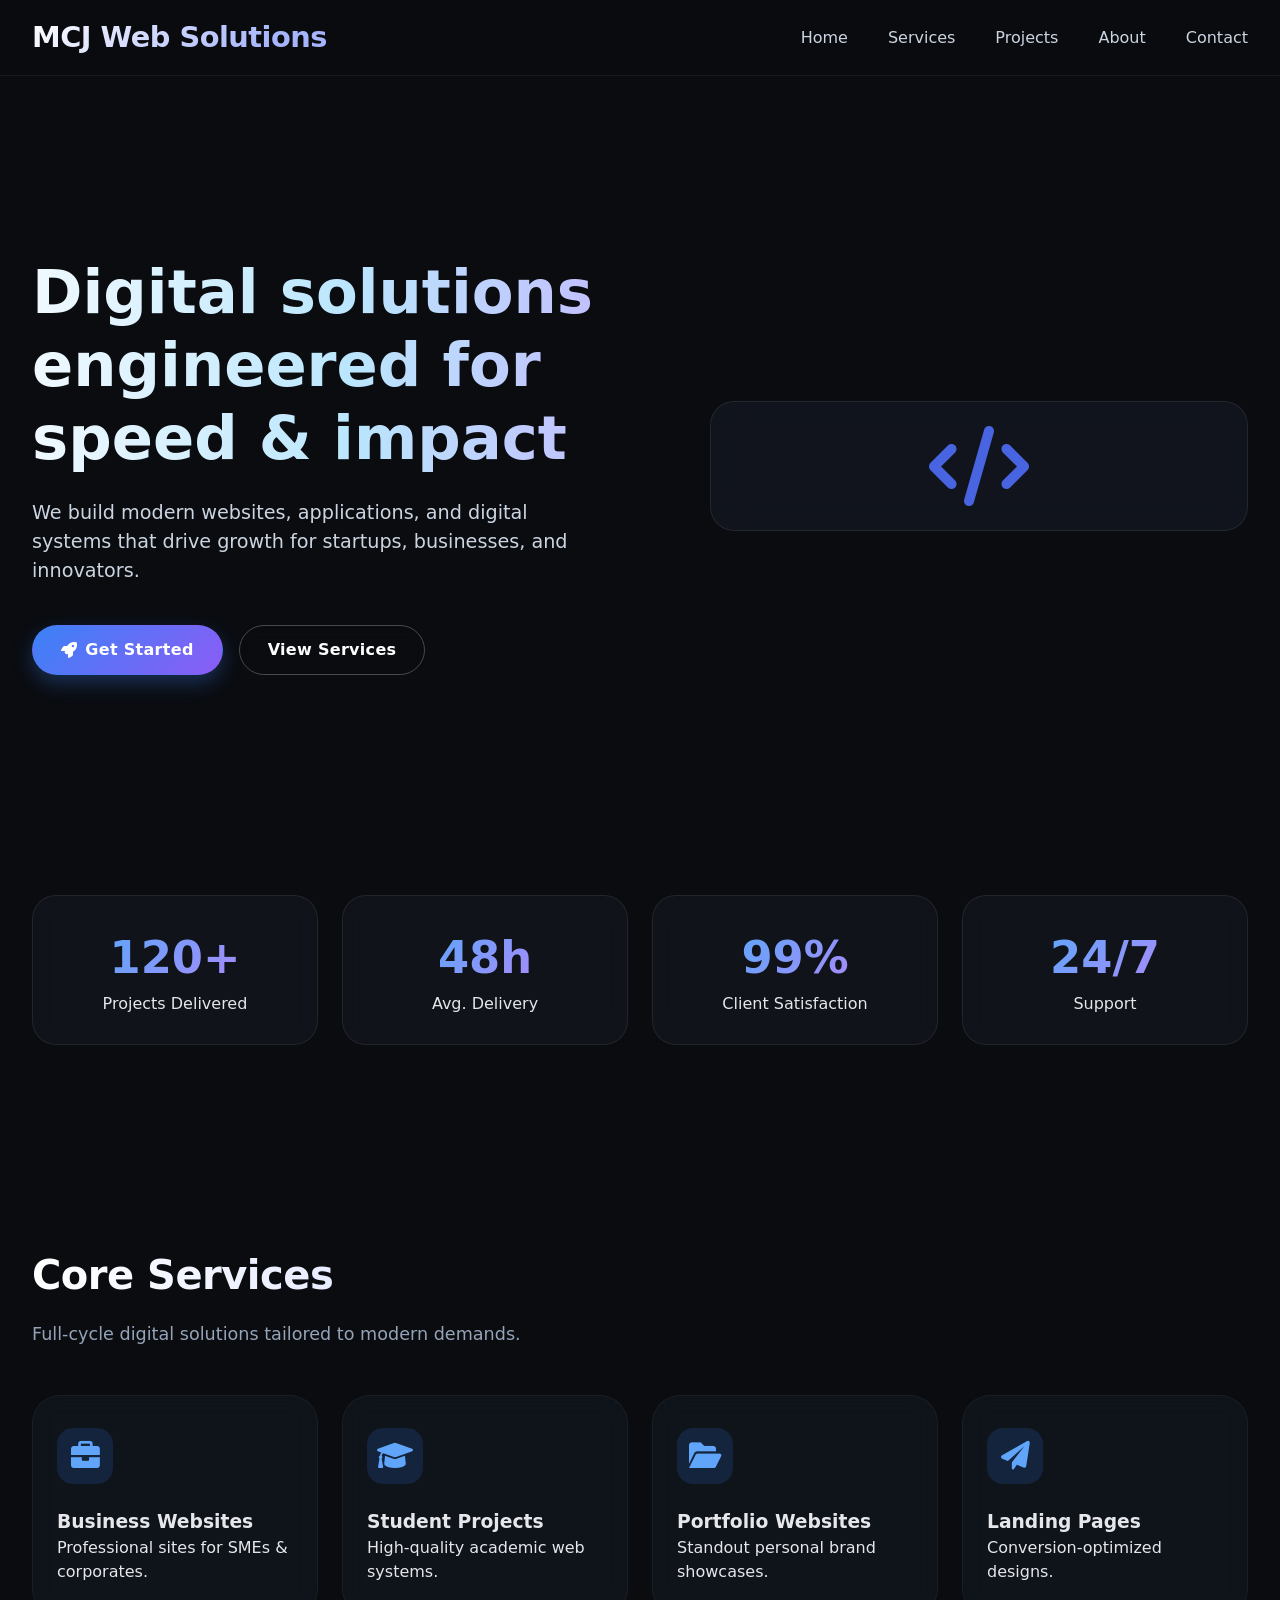
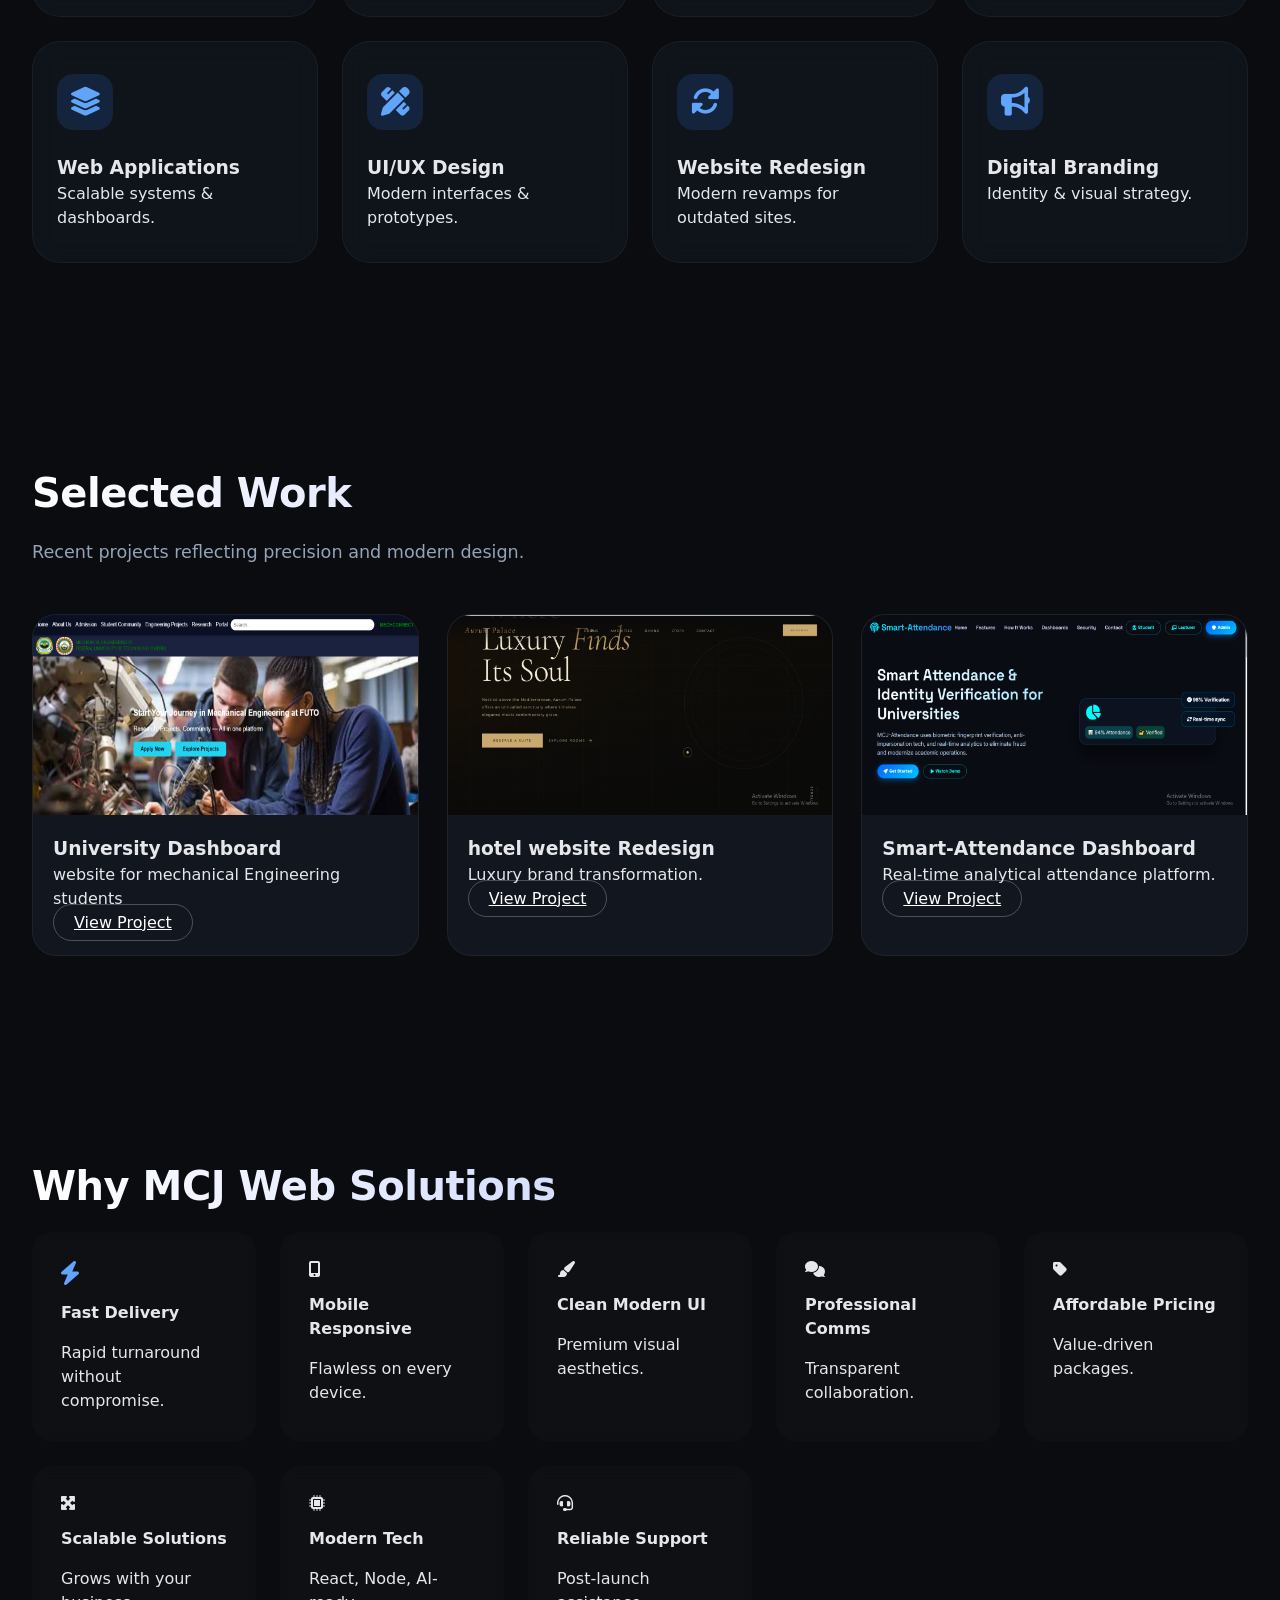
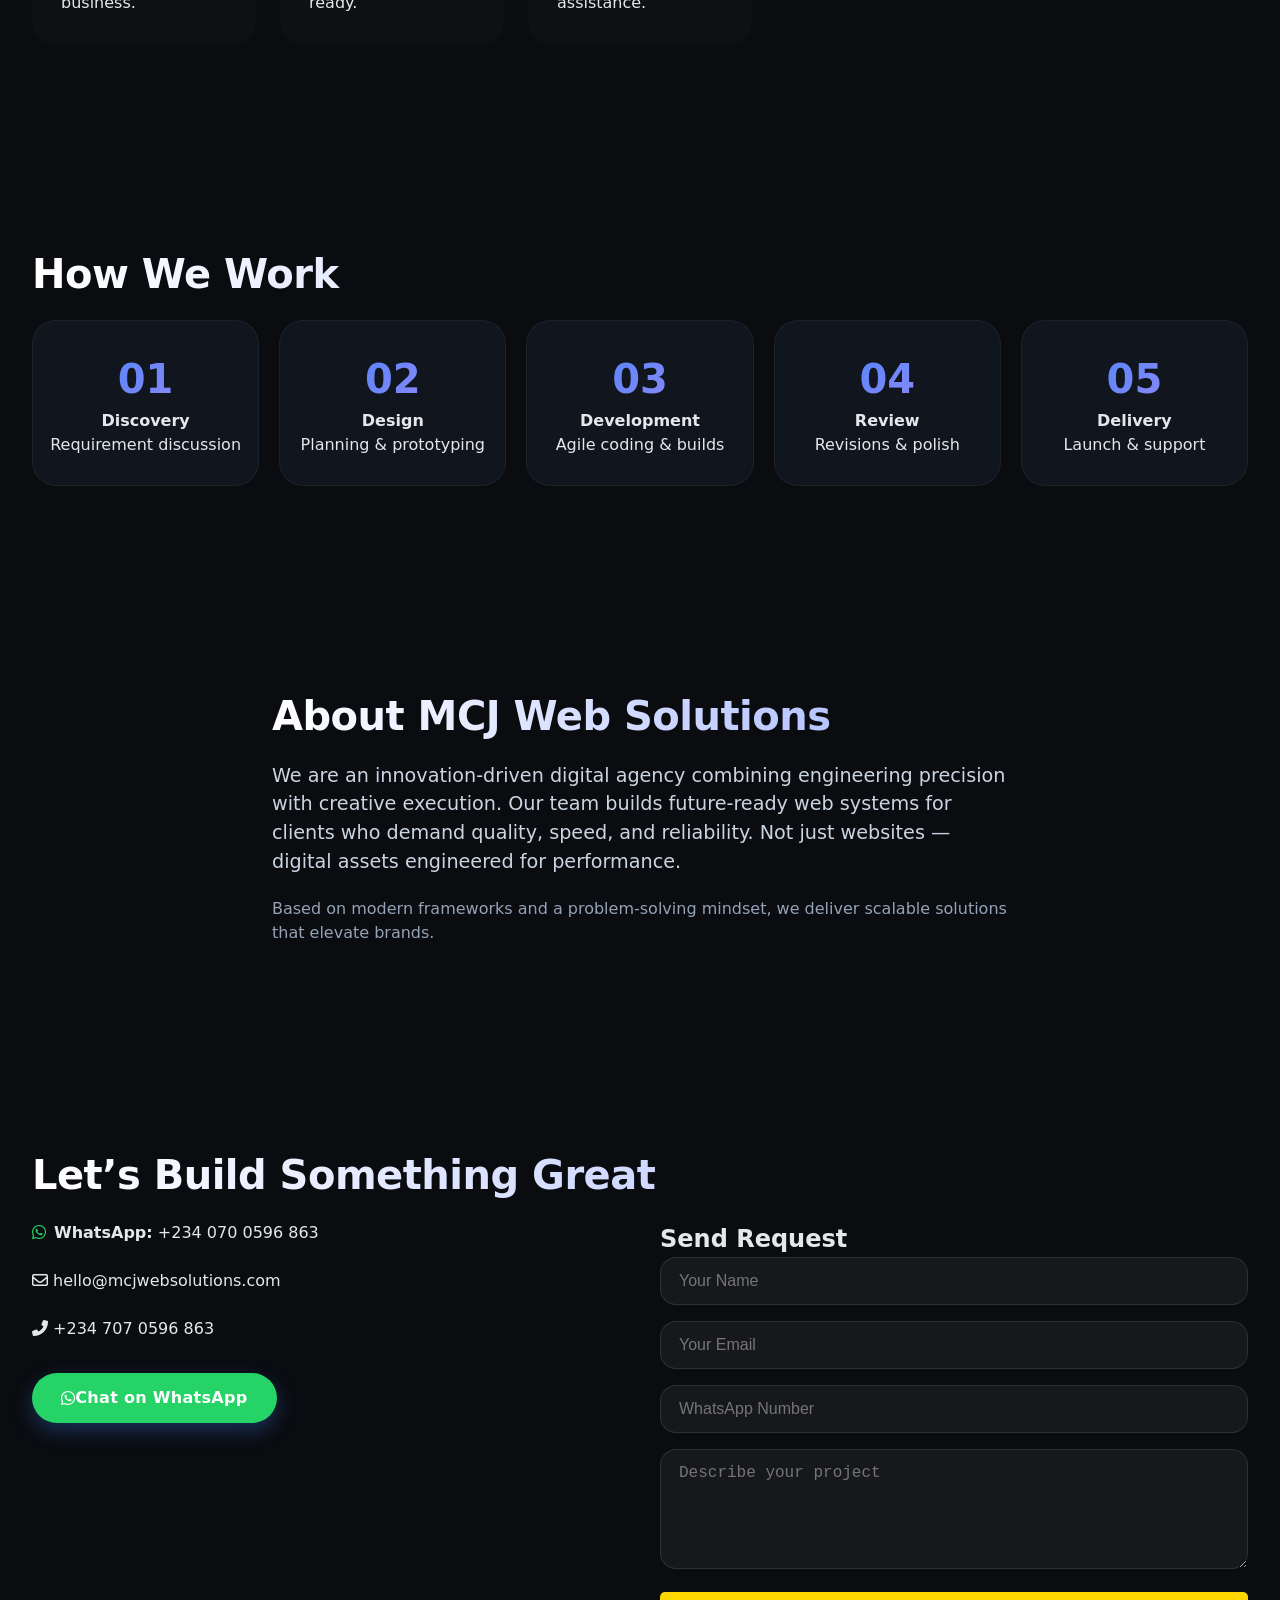
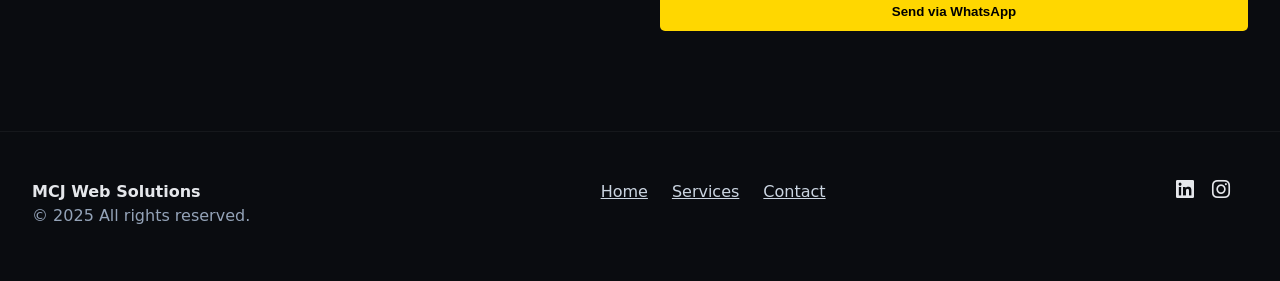
==== index.html @ 5d4b6d31 "Initial commit" ====
<!DOCTYPE html>
<html lang="en">
<head>
  <meta charset="UTF-8">
  <meta name="viewport" content="width=device-width, initial-scale=1.0, viewport-fit=cover">
  <title>MCJ Web Solutions | Premium Digital Agency</title>
  <!-- Font Awesome 6 for modern icons -->
  <link rel="stylesheet" href="https://cdnjs.cloudflare.com/ajax/libs/font-awesome/6.0.0-beta3/css/all.min.css">
  <link rel="stylesheet" href="style.css">
 
 
</head>
<body>
  <nav class="navbar">
    <div class="nav-container">
      <div class="logo">MCJ Web Solutions</div>
      <div class="nav-links" id="navLinks">
        <a href="#home">Home</a>
        <a href="#services">Services</a>
        <a href="#projects">Projects</a>
        <a href="#about">About</a>
        <a href="#contact">Contact</a>
      </div>
      <button class="mobile-menu-btn" id="mobileMenuBtn"><i class="fas fa-bars"></i></button>
    </div>
  </nav>

  <main>
    <!-- Hero Section -->
    <section id="home">
      <div class="container hero">
        <div class="hero-content">
          <h1>Digital solutions engineered for speed & impact</h1>
          <p>We build modern websites, applications, and digital systems that drive growth for startups, businesses, and innovators.</p>
          <div class="hero-buttons">
            <a href="#contact" class="btn btn-primary"><i class="fas fa-rocket" style="margin-right: 8px;"></i>Get Started</a>
            <a href="#services" class="btn btn-outline">View Services</a>
          </div>
        </div>
        <div class="hero-visual glass-card">
          <i class="fas fa-code" style="font-size: 5rem; color: #4f6ef6; opacity: 0.9;"></i>
        </div>
      </div>
    </section>

    <!-- Trust & Credibility -->
    <section>
      <div class="container">
        <div class="stats-grid">
          <div class="stat-card"><span class="stat-number">120+</span><p>Projects Delivered</p></div>
          <div class="stat-card"><span class="stat-number">48h</span><p>Avg. Delivery</p></div>
          <div class="stat-card"><span class="stat-number">99%</span><p>Client Satisfaction</p></div>
          <div class="stat-card"><span class="stat-number">24/7</span><p>Support</p></div>
        </div>
      </div>
    </section>

    <!-- Services -->
    <section id="services">
      <div class="container">
        <h2 class="section-title">Core Services</h2>
        <p class="section-subtitle">Full-cycle digital solutions tailored to modern demands.</p>
        <div class="services-grid">
          <div class="service-card"><div class="icon-circle"><i class="fas fa-briefcase"></i></div><h3>Business Websites</h3><p>Professional sites for SMEs & corporates.</p></div>
          <div class="service-card"><div class="icon-circle"><i class="fas fa-graduation-cap"></i></div><h3>Student Projects</h3><p>High-quality academic web systems.</p></div>
          <div class="service-card"><div class="icon-circle"><i class="fas fa-folder-open"></i></div><h3>Portfolio Websites</h3><p>Standout personal brand showcases.</p></div>
          <div class="service-card"><div class="icon-circle"><i class="fas fa-paper-plane"></i></div><h3>Landing Pages</h3><p>Conversion-optimized designs.</p></div>
          <div class="service-card"><div class="icon-circle"><i class="fas fa-layer-group"></i></div><h3>Web Applications</h3><p>Scalable systems & dashboards.</p></div>
          <div class="service-card"><div class="icon-circle"><i class="fas fa-pencil-ruler"></i></div><h3>UI/UX Design</h3><p>Modern interfaces & prototypes.</p></div>
          <div class="service-card"><div class="icon-circle"><i class="fas fa-sync-alt"></i></div><h3>Website Redesign</h3><p>Modern revamps for outdated sites.</p></div>
          <div class="service-card"><div class="icon-circle"><i class="fas fa-bullhorn"></i></div><h3>Digital Branding</h3><p>Identity & visual strategy.</p></div>
        </div>
      </div>
    </section>

    <!-- Featured Projects -->
    <section id="projects">
      <div class="container">
        <h2 class="section-title">Selected Work</h2>
        <p class="section-subtitle">Recent projects reflecting precision and modern design.</p>
        <div class="projects-grid">
          
          <div class="project-card"><div><img class="project-img" src="images/mech-department.png"></div><div style="padding:20px"><h3>University Dashboard</h3><p>website for mechanical Engineering students</p><a href="https://morkahchiemerie-create.github.io/Mcj-first-website-/dashboard.html" class="btn-outline" style="padding:8px 20px; border-radius:20px;">View Project</a></div></div>

          <div class="project-card"><div><img class="project-img" src="images/Hotel.png"></div><div style="padding:20px"><h3>hotel website Redesign</h3><p>Luxury brand transformation.</p><a href="#" class="btn-outline" style="padding:8px 20px; border-radius:20px;">View Project</a></div></div>

          <div class="project-card"><div><img class="project-img" src="images/smart-attendance.png"></div><div style="padding:20px"><h3>Smart-Attendance Dashboard</h3><p>Real-time analytical attendance platform.</p><a href="#" class="btn-outline" style="padding:8px 20px; border-radius:20px;">View Project</a></div></div>
        </div>
      </div>
    </section>

    <!-- Why Choose Us -->
    <section>
      <div class="container">
        <h2 class="section-title">Why MCJ Web Solutions</h2>
        <div class="why-grid">
          <div class="why-item"><i class="fas fa-bolt" style="color:#60a5fa; font-size:1.5rem;"></i><strong>Fast Delivery</strong><span>Rapid turnaround without compromise.</span></div>
          <div class="why-item"><i class="fas fa-mobile-alt"></i><strong>Mobile Responsive</strong><span>Flawless on every device.</span></div>
          <div class="why-item"><i class="fas fa-paint-brush"></i><strong>Clean Modern UI</strong><span>Premium visual aesthetics.</span></div>
          <div class="why-item"><i class="fas fa-comments"></i><strong>Professional Comms</strong><span>Transparent collaboration.</span></div>
          <div class="why-item"><i class="fas fa-tag"></i><strong>Affordable Pricing</strong><span>Value-driven packages.</span></div>
          <div class="why-item"><i class="fas fa-expand-arrows-alt"></i><strong>Scalable Solutions</strong><span>Grows with your business.</span></div>
          <div class="why-item"><i class="fas fa-microchip"></i><strong>Modern Tech</strong><span>React, Node, AI-ready.</span></div>
          <div class="why-item"><i class="fas fa-headset"></i><strong>Reliable Support</strong><span>Post-launch assistance.</span></div>
        </div>
      </div>
    </section>

    <!-- Work Process -->
    <section>
      <div class="container">
        <h2 class="section-title">How We Work</h2>
        <div class="timeline">
          <div class="step"><div class="step-number">01</div><h4>Discovery</h4><p>Requirement discussion</p></div>
          <div class="step"><div class="step-number">02</div><h4>Design</h4><p>Planning & prototyping</p></div>
          <div class="step"><div class="step-number">03</div><h4>Development</h4><p>Agile coding & builds</p></div>
          <div class="step"><div class="step-number">04</div><h4>Review</h4><p>Revisions & polish</p></div>
          <div class="step"><div class="step-number">05</div><h4>Delivery</h4><p>Launch & support</p></div>
        </div>
      </div>
    </section>

    <!-- About -->
    <section id="about">
      <div class="container" style="max-width: 800px;">
        <h2 class="section-title">About MCJ Web Solutions</h2>
        <p style="font-size: 1.2rem; color: #cbd5e1; margin-bottom: 20px;">We are an innovation-driven digital agency combining engineering precision with creative execution. Our team builds future-ready web systems for clients who demand quality, speed, and reliability. Not just websites — digital assets engineered for performance.</p>
        <p style="color: #94a3b8;">Based on modern frameworks and a problem-solving mindset, we deliver scalable solutions that elevate brands.</p>
      </div>
    </section>

    <!-- Contact -->
    <section id="contact">
      <div class="container">
        <h2 class="section-title">Let’s Build Something Great</h2>
        <div class="contact-grid">
          <div class="contact-info">
            <p style="margin-bottom:24px;"><i class="fab fa-whatsapp" style="color:#25D366; margin-right:8px;"></i><strong>WhatsApp:</strong> +234 070 0596 863</p>
            <p style="margin-bottom:24px;"><i class="far fa-envelope"></i> hello@mcjwebsolutions.com</p>
            <p><i class="fas fa-phone-alt"></i> +234 707 0596 863</p>
            <div style="margin-top:32px;">
              <a href="#" class="btn btn-primary" style="background:#25D366;"><i class="fab fa-whatsapp"></i> Chat on WhatsApp</a>
            </div>
          </div>



</head>

<body>

<form id="contactForm" class="contact-form">

    <h2>Send Request</h2>

    <input type="text" id="name" placeholder="Your Name"required>
    <input type="email" id="email" placeholder="Your Email"required>
    <input type="text" id="phone" placeholder="WhatsApp Number"required>
    <textarea id="project" placeholder="Describe your project"rows="5" required></textarea>

    <button type="submit">
        Send via WhatsApp
    </button>

</form>

<script>

</script>

</body>
</html>

        </div>
      </div>
    </section>
  </main>

<footer>
    <div class="container" style="display: flex; justify-content: space-between; flex-wrap: wrap; gap: 24px;">
      <div><strong>MCJ Web Solutions</strong><p style="color:#94a3b8;">© 2025 All rights reserved.</p></div>
      <div style="display:flex; gap: 24px;">
        <a href="#" style="color:#cbd5e1;">Home</a>
        <a href="#" style="color:#cbd5e1;">Services</a>
        <a href="#" style="color:#cbd5e1;">Contact</a>
      </div>
      <div style="display:flex; gap: 18px; font-size:1.3rem;">
        <i class="fab fa-linkedin"></i>
        <i class="fab fa-instagram"></i>
        <i class="fab fa-x-twitter"></i>
      </div>
    </div>
  </footer>

  
  <script src="script.js"></script>
</body>
</html>
---- style.css ----
* {
  margin: 0;
  padding: 0;
  box-sizing: border-box;
}

:root {
  --primary: #3b82f6;
  --primary-soft: #60a5fa;
  --accent: #8b5cf6;
  --dark-bg: #0a0c10;
  --card-bg: rgba(18, 22, 28, 0.8);
  --glass-border: rgba(255, 255, 255, 0.08);
  --text-primary: #f1f5f9;
  --text-secondary: #94a3b8;
  --shadow-color: 0 8px 32px rgba(0, 0, 0, 0.4);
  --transition: all 0.25s ease;
}

html {
  scroll-behavior: smooth;
}

body {
  background-color: #0a0c10;
  font-family: 'Inter', system-ui, -apple-system, 'Segoe UI', Roboto, sans-serif;
  color: #e5e7eb;
  line-height: 1.5;
  -webkit-font-smoothing: antialiased;
  overflow-x: hidden;
}

.container {
  max-width: 1280px;
  margin: 0 auto;
  padding: 0 32px;
}

/* modern glassmorphism & gradient elements */

/* sticky navigation */
.navbar {
  position: sticky;
  top: 0;
  z-index: 50;
  background: rgba(10, 12, 16, 0.8);
  backdrop-filter: blur(20px);
  -webkit-backdrop-filter: blur(20px);
  border-bottom: 1px solid rgba(255, 255, 255, 0.05);
  padding: 16px 0;
  transition: var(--transition);
}

.nav-container {
  display: flex;
  align-items: center;
  justify-content: space-between;
  max-width: 1280px;
  margin: 0 auto;
  padding: 0 32px;
}

.logo {
  font-size: 1.8rem;
  font-weight: 700;
  letter-spacing: -0.5px;
  background: linear-gradient(135deg, #ffffff 0%, #a5b4fc 80%);
  -webkit-background-clip: text;
  -webkit-text-fill-color: transparent;
  background-clip: text;
  color: #ffffff;
}

.nav-links {
  display: flex;
  gap: 2.5rem;
  align-items: center;
}

.nav-links a {
  text-decoration: none;
  color: #cbd5e1;
  font-weight: 500;
  font-size: 1rem;
  transition: color 0.2s ease;
  position: relative;
}

.nav-links a:hover {
  color: white;
}

.nav-links a::after {
  content: '';
  position: absolute;
  bottom: -6px;
  left: 0;
  width: 0%;
  height: 2px;
  background: var(--primary);
  transition: width 0.25s ease;
}

.nav-links a:hover::after {
  width: 100%;
}

.mobile-menu-btn {
  display: none;
  background: transparent;
  border: none;
  color: white;
  font-size: 1.8rem;
  cursor: pointer;
}

/* buttons */
.btn {
  display: inline-flex;
  align-items: center;
  justify-content: center;
  padding: 12px 28px;
  border-radius: 40px;
  font-weight: 600;
  text-decoration: none;
  transition: var(--transition);
  letter-spacing: 0.3px;
  border: 1px solid transparent;
  cursor: pointer;
}

.btn-primary {
  background: linear-gradient(135deg, #3b82f6, #8b5cf6);
  color: white;
  box-shadow: 0 8px 20px rgba(59, 130, 246, 0.3);
}

.btn-primary:hover {
  transform: translateY(-2px);
  box-shadow: 0 12px 28px rgba(139, 92, 246, 0.5);
}

.btn-outline {
  border: 1px solid rgba(255, 255, 255, 0.25);
  color: white;
  background: transparent;
  backdrop-filter: blur(8px);
  -webkit-backdrop-filter: blur(8px);
}

.btn-outline:hover {
  background: rgba(255, 255, 255, 0.08);
  border-color: rgba(255, 255, 255, 0.5);
}

/* section spacing */
section {
  padding: 100px 0;
  position: relative;
}

.section-title {
  font-size: 2.5rem;
  font-weight: 700;
  margin-bottom: 16px;
  letter-spacing: -0.5px;
  background: linear-gradient(to right, #ffffff, #a0b3ff);
  -webkit-background-clip: text;
  -webkit-text-fill-color: transparent;
  background-clip: text;
  color: #ffffff;
}

.section-subtitle {
  color: #94a3b8;
  font-size: 1.1rem;
  max-width: 600px;
  margin-bottom: 48px;
}

/* hero */
.hero {
  display: flex;
  align-items: center;
  justify-content: space-between;
  flex-wrap: wrap;
  gap: 40px;
  padding-top: 80px;
}

.hero-content {
  flex: 1 1 500px;
}

.hero-content h1 {
  font-size: 3.8rem;
  font-weight: 800;
  line-height: 1.2;
  margin-bottom: 24px;
  background: linear-gradient(to right, #f0f9ff, #bae6fd, #c4b5fd);
  -webkit-background-clip: text;
  -webkit-text-fill-color: transparent;
  background-clip: text;
  color: #ffffff;
}

.hero-content p {
  font-size: 1.2rem;
  color: #cbd5e1;
  margin-bottom: 40px;
  max-width: 550px;
}

.hero-buttons {
  display: flex;
  gap: 16px;
  flex-wrap: wrap;
}

.hero-visual {
  flex: 1 1 400px;
  background: rgba(255, 255, 255, 0.02);
  border-radius: 32px;
  padding: 40px;
  backdrop-filter: blur(10px);
  -webkit-backdrop-filter: blur(10px);
  border: 1px solid rgba(255, 255, 255, 0.05);
  display: flex;
  align-items: center;
  justify-content: center;
}

.glass-card {
  background: rgba(20, 25, 35, 0.7);
  backdrop-filter: blur(16px);
  -webkit-backdrop-filter: blur(16px);
  border: 1px solid rgba(255, 255, 255, 0.08);
  border-radius: 24px;
  padding: 24px;
}

/* stats grid */
.stats-grid {
  display: grid;
  grid-template-columns: repeat(auto-fit, minmax(200px, 1fr));
  gap: 24px;
  margin-top: 20px;
}

.stat-card {
  background: var(--card-bg);
  backdrop-filter: blur(12px);
  -webkit-backdrop-filter: blur(12px);
  border: 1px solid var(--glass-border);
  border-radius: 24px;
  padding: 28px 20px;
  text-align: center;
  transition: transform 0.2s;
}

.stat-card:hover {
  transform: translateY(-5px);
}

.stat-number {
  font-size: 2.8rem;
  font-weight: 700;
  background: linear-gradient(135deg, #60a5fa, #a78bfa);
  -webkit-background-clip: text;
  -webkit-text-fill-color: transparent;
  background-clip: text;
  color: #ffffff;
}

/* services cards */
.services-grid {
  display: grid;
  grid-template-columns: repeat(auto-fit, minmax(240px, 1fr));
  gap: 24px;
}

.service-card {
  background: rgba(18, 24, 32, 0.7);
  backdrop-filter: blur(12px);
  -webkit-backdrop-filter: blur(12px);
  border: 1px solid rgba(255, 255, 255, 0.05);
  border-radius: 28px;
  padding: 32px 24px;
  transition: all 0.3s ease;
}

.service-card:hover {
  background: rgba(30, 40, 55, 0.8);
  border-color: rgba(255, 255, 255, 0.15);
  transform: translateY(-6px);
  box-shadow: 0 20px 35px -10px rgba(0, 0, 0, 0.6);
}

.icon-circle {
  width: 56px;
  height: 56px;
  background: rgba(59, 130, 246, 0.15);
  border-radius: 16px;
  display: flex;
  align-items: center;
  justify-content: center;
  font-size: 1.8rem;
  color: #60a5fa;
  margin-bottom: 24px;
}

/* project cards */
.projects-grid {
  display: grid;
  grid-template-columns: repeat(auto-fit, minmax(300px, 1fr));
  gap: 28px;
}

.project-card {
  background: rgba(20, 26, 36, 0.8);
  border-radius: 24px;
  overflow: hidden;
  border: 1px solid rgba(255, 255, 255, 0.05);
  transition: var(--transition);
}

.project-card:hover {
  transform: scale(1.02);
  border-color: rgba(255, 255, 255, 0.2);
}

.project-img {
  height: 200px;
  width: 100%;
  background: linear-gradient(135deg, #1e293b, #0f172a);
  display: flex;
  align-items: center;
  justify-content: center;
  font-size: 2rem;
  color: #94a3b8;
}

/* why choose us */
.why-grid {
  display: grid;
  grid-template-columns: repeat(auto-fit, minmax(220px, 1fr));
  gap: 24px;
}

.why-item {
  background: rgba(255, 255, 255, 0.02);
  border-radius: 20px;
  padding: 28px;
  backdrop-filter: blur(8px);
  -webkit-backdrop-filter: blur(8px);
  display: flex;
  flex-direction: column;
  gap: 16px;
  border: 1px solid transparent;
  transition: 0.2s;
}

.why-item:hover {
  border-color: rgba(255, 255, 255, 0.2);
}

/* work process */
.timeline {
  display: flex;
  flex-wrap: wrap;
  justify-content: space-between;
  position: relative;
  gap: 20px;
}

.step {
  flex: 1 1 160px;
  text-align: center;
  background: rgba(20, 28, 38, 0.7);
  backdrop-filter: blur(8px);
  -webkit-backdrop-filter: blur(8px);
  border-radius: 24px;
  padding: 28px 16px;
  border: 1px solid rgba(255, 255, 255, 0.05);
}

.step-number {
  font-size: 2.5rem;
  font-weight: 800;
  background: linear-gradient(135deg, #3b82f6, #a78bfa);
  -webkit-background-clip: text;
  -webkit-text-fill-color: transparent;
  background-clip: text;
  color: #ffffff;
}

/* contact form */
.contact-grid {
  display: grid;
  grid-template-columns: 1fr 1fr;
  gap: 40px;
}

.contact-form input,
.contact-form textarea {
  width: 100%;
  padding: 14px 18px;
  margin-bottom: 16px;
  background: rgba(255, 255, 255, 0.05);
  border: 1px solid rgba(255, 255, 255, 0.1);
  border-radius: 16px;
  color: white;
  font-size: 1rem;
  outline: none;
}

.contact-form button {
  width: 100%;
  padding: 12px;
  border: none;
  background: gold;
  cursor: pointer;
  font-weight: bold;
  border-radius: 5px;
}

footer {
  border-top: 1px solid rgba(255, 255, 255, 0.05);
  padding: 48px 0;
}

@media (max-width: 768px) {
  .nav-links {
    display: none;
    position: absolute;
    top: 70px;
    left: 0;
    width: 100%;
    background: rgba(10, 12, 16, 0.96);
    flex-direction: column;
    padding: 32px;
    gap: 24px;
    backdrop-filter: blur(20px);
    -webkit-backdrop-filter: blur(20px);
  }

  .nav-links.active {
    display: flex;
  }

  .mobile-menu-btn {
    display: block;
  }

  .hero-content h1 {
    font-size: 2.8rem;
  }

  .contact-grid {
    grid-template-columns: 1fr;
  }

  .container,
  .nav-container {
    padding: 0 20px;
  }
}
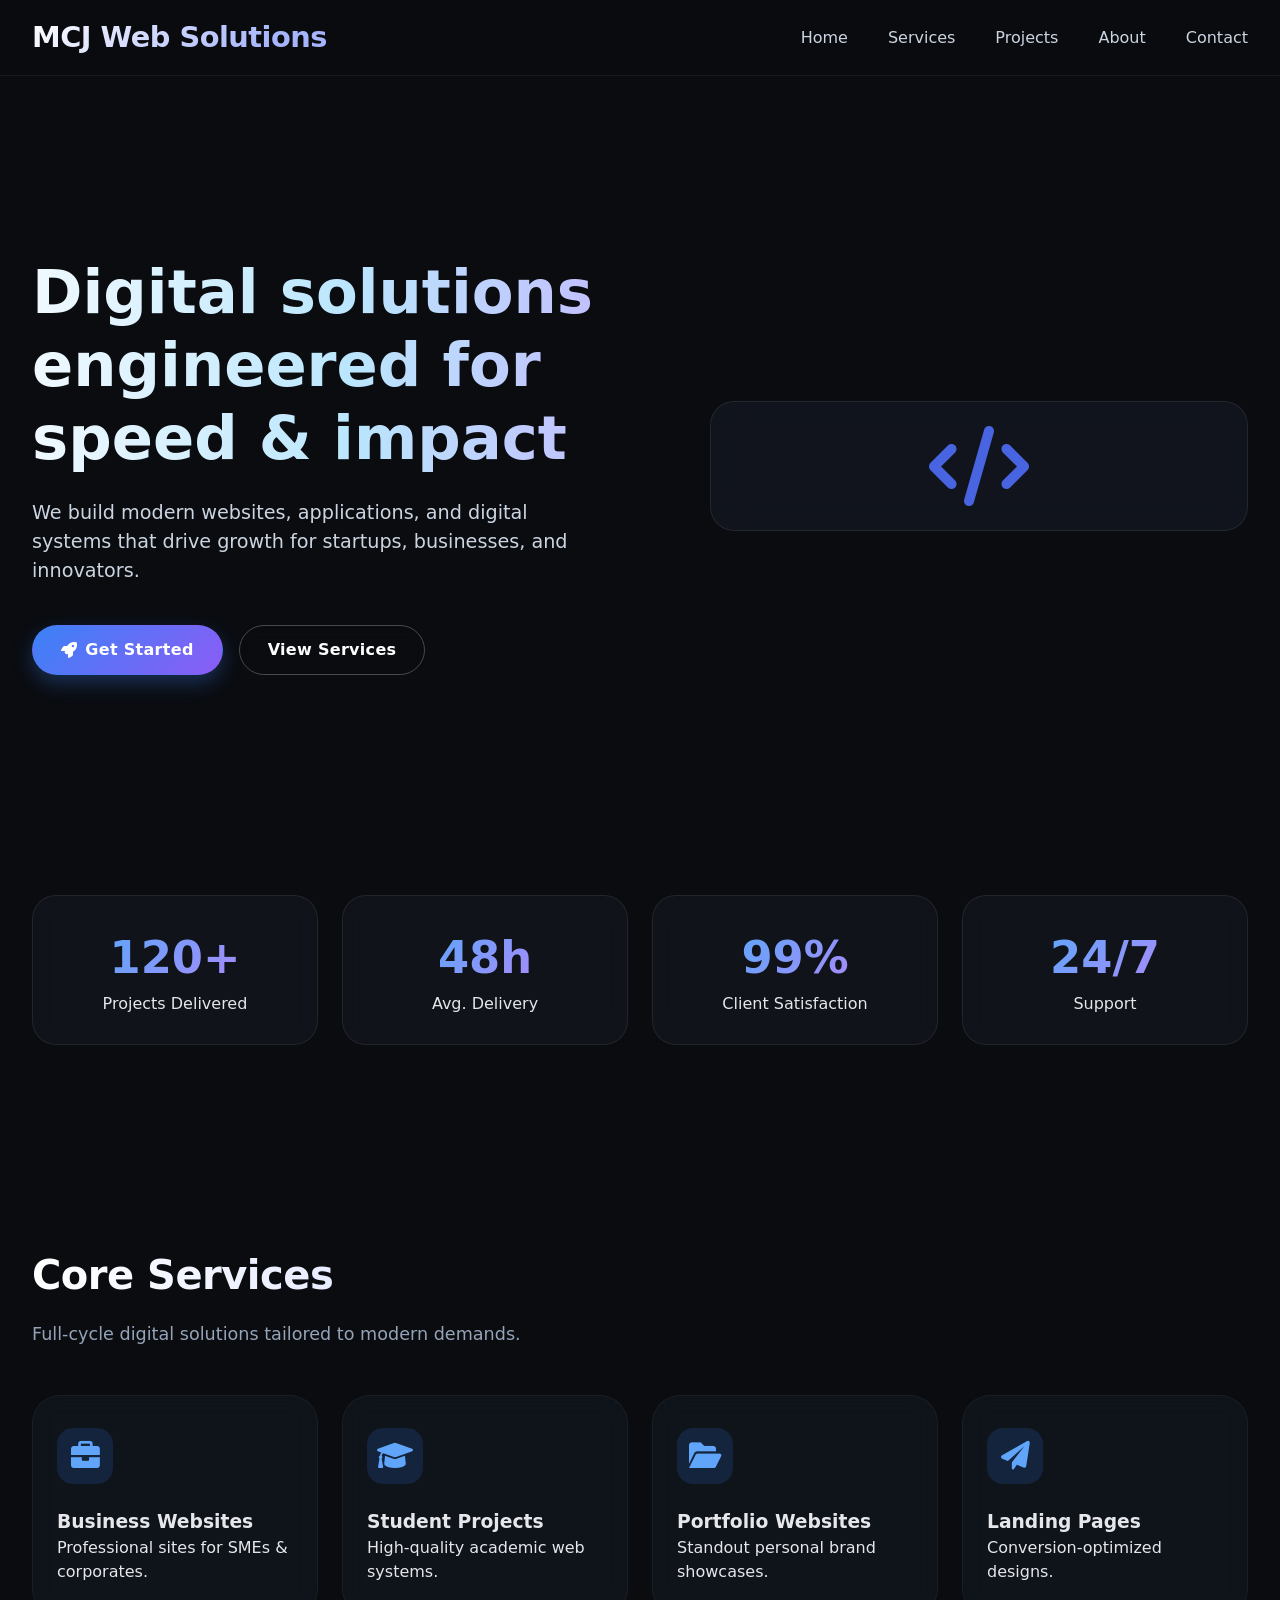
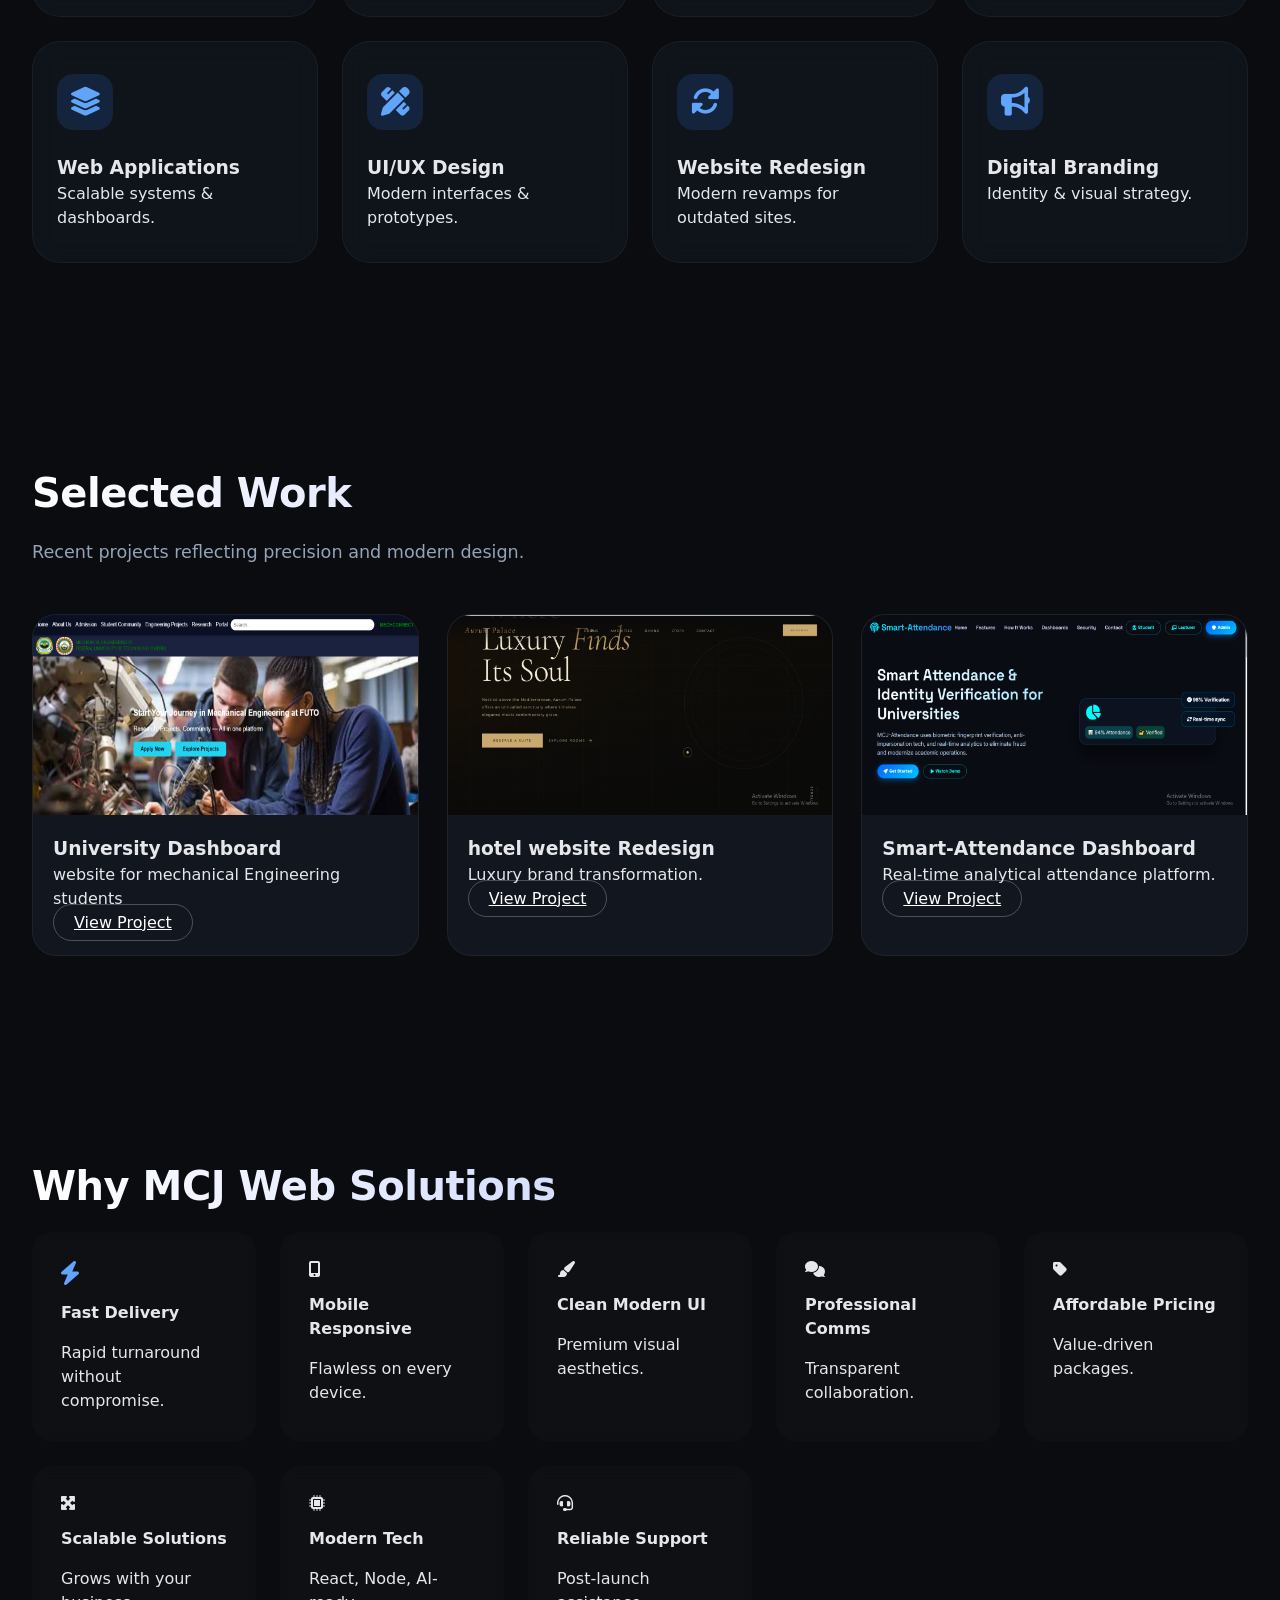
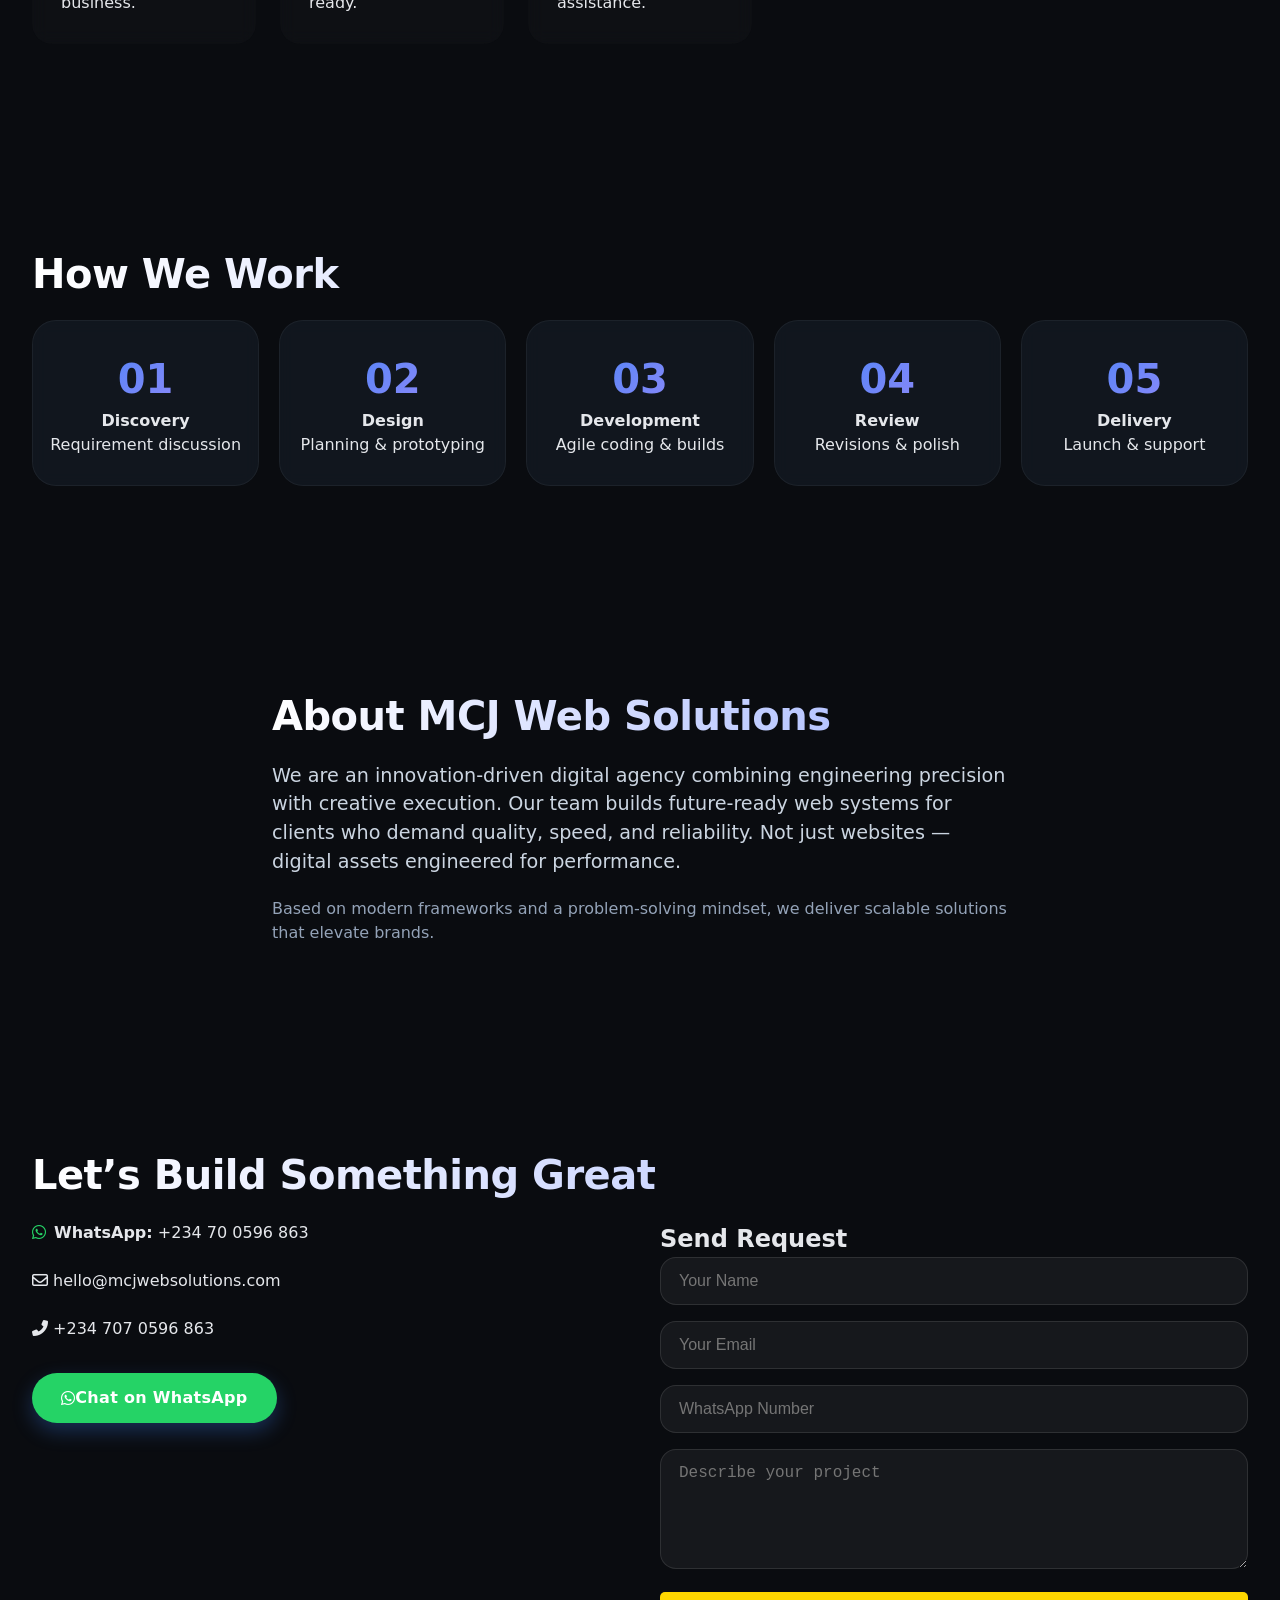
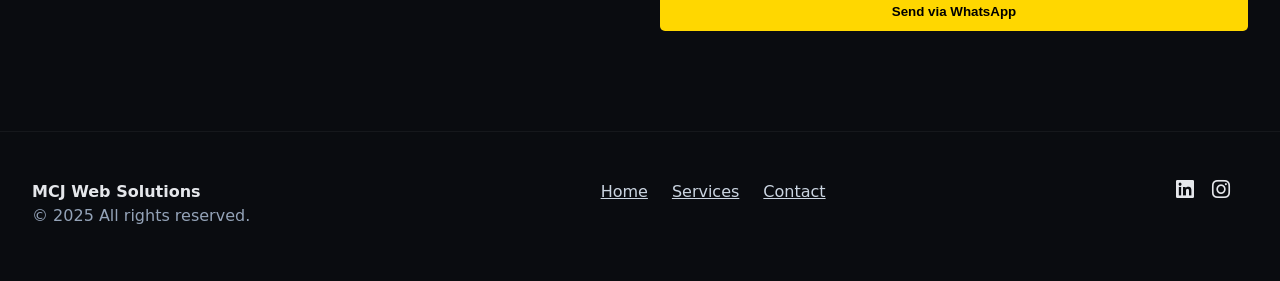
==== commit cf6694a8: "Update index.html" ====
--- a/index.html
+++ b/index.html
@@ -135,7 +135,7 @@
         <h2 class="section-title">Let’s Build Something Great</h2>
         <div class="contact-grid">
           <div class="contact-info">
-            <p style="margin-bottom:24px;"><i class="fab fa-whatsapp" style="color:#25D366; margin-right:8px;"></i><strong>WhatsApp:</strong> +234 070 0596 863</p>
+            <p style="margin-bottom:24px;"><i class="fab fa-whatsapp" style="color:#25D366; margin-right:8px;"></i><strong>WhatsApp:</strong> +234 70 0596 863</p>
             <p style="margin-bottom:24px;"><i class="far fa-envelope"></i> hello@mcjwebsolutions.com</p>
             <p><i class="fas fa-phone-alt"></i> +234 707 0596 863</p>
             <div style="margin-top:32px;">
@@ -143,34 +143,17 @@
             </div>
           </div>
 
-
-
-</head>
-
-<body>
-
-<form id="contactForm" class="contact-form">
-
-    <h2>Send Request</h2>
-
-    <input type="text" id="name" placeholder="Your Name"required>
-    <input type="email" id="email" placeholder="Your Email"required>
-    <input type="text" id="phone" placeholder="WhatsApp Number"required>
-    <textarea id="project" placeholder="Describe your project"rows="5" required></textarea>
-
-    <button type="submit">
-        Send via WhatsApp
-    </button>
-
-</form>
-
-<script>
-
-</script>
-
-</body>
-</html>
-
+          <form id="contactForm" class="contact-form">
+          
+              <h2>Send Request</h2>
+              <input type="text" id="name" placeholder="Your Name"required>
+              <input type="email" id="email" placeholder="Your Email"required>
+              <input type="text" id="phone" placeholder="WhatsApp Number"required>
+              <textarea id="project" placeholder="Describe your project"rows="5" required></textarea>          
+              <button type="submit">
+                  Send via WhatsApp
+              </button>
+          </form>
         </div>
       </div>
     </section>
@@ -195,4 +178,6 @@
   
   <script src="script.js"></script>
 </body>
-</html>+</html>
+</body>
+</html>
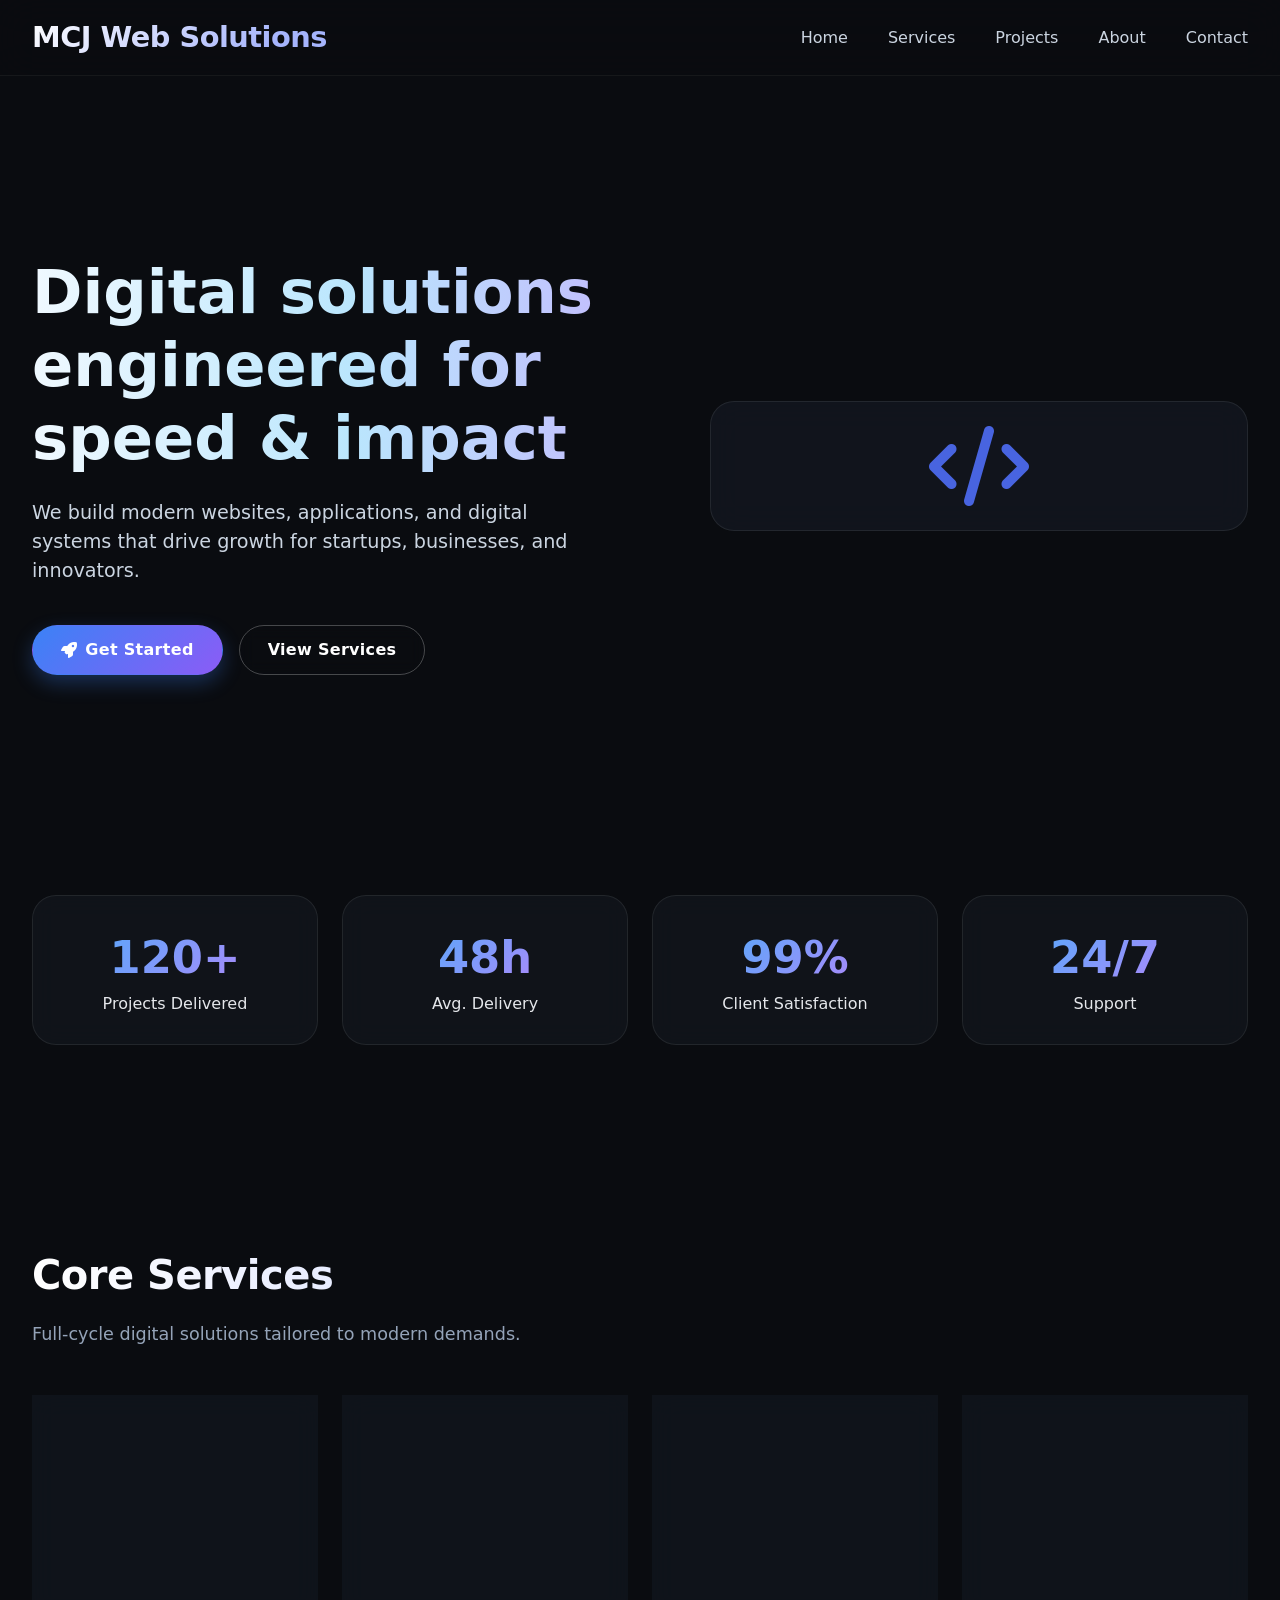
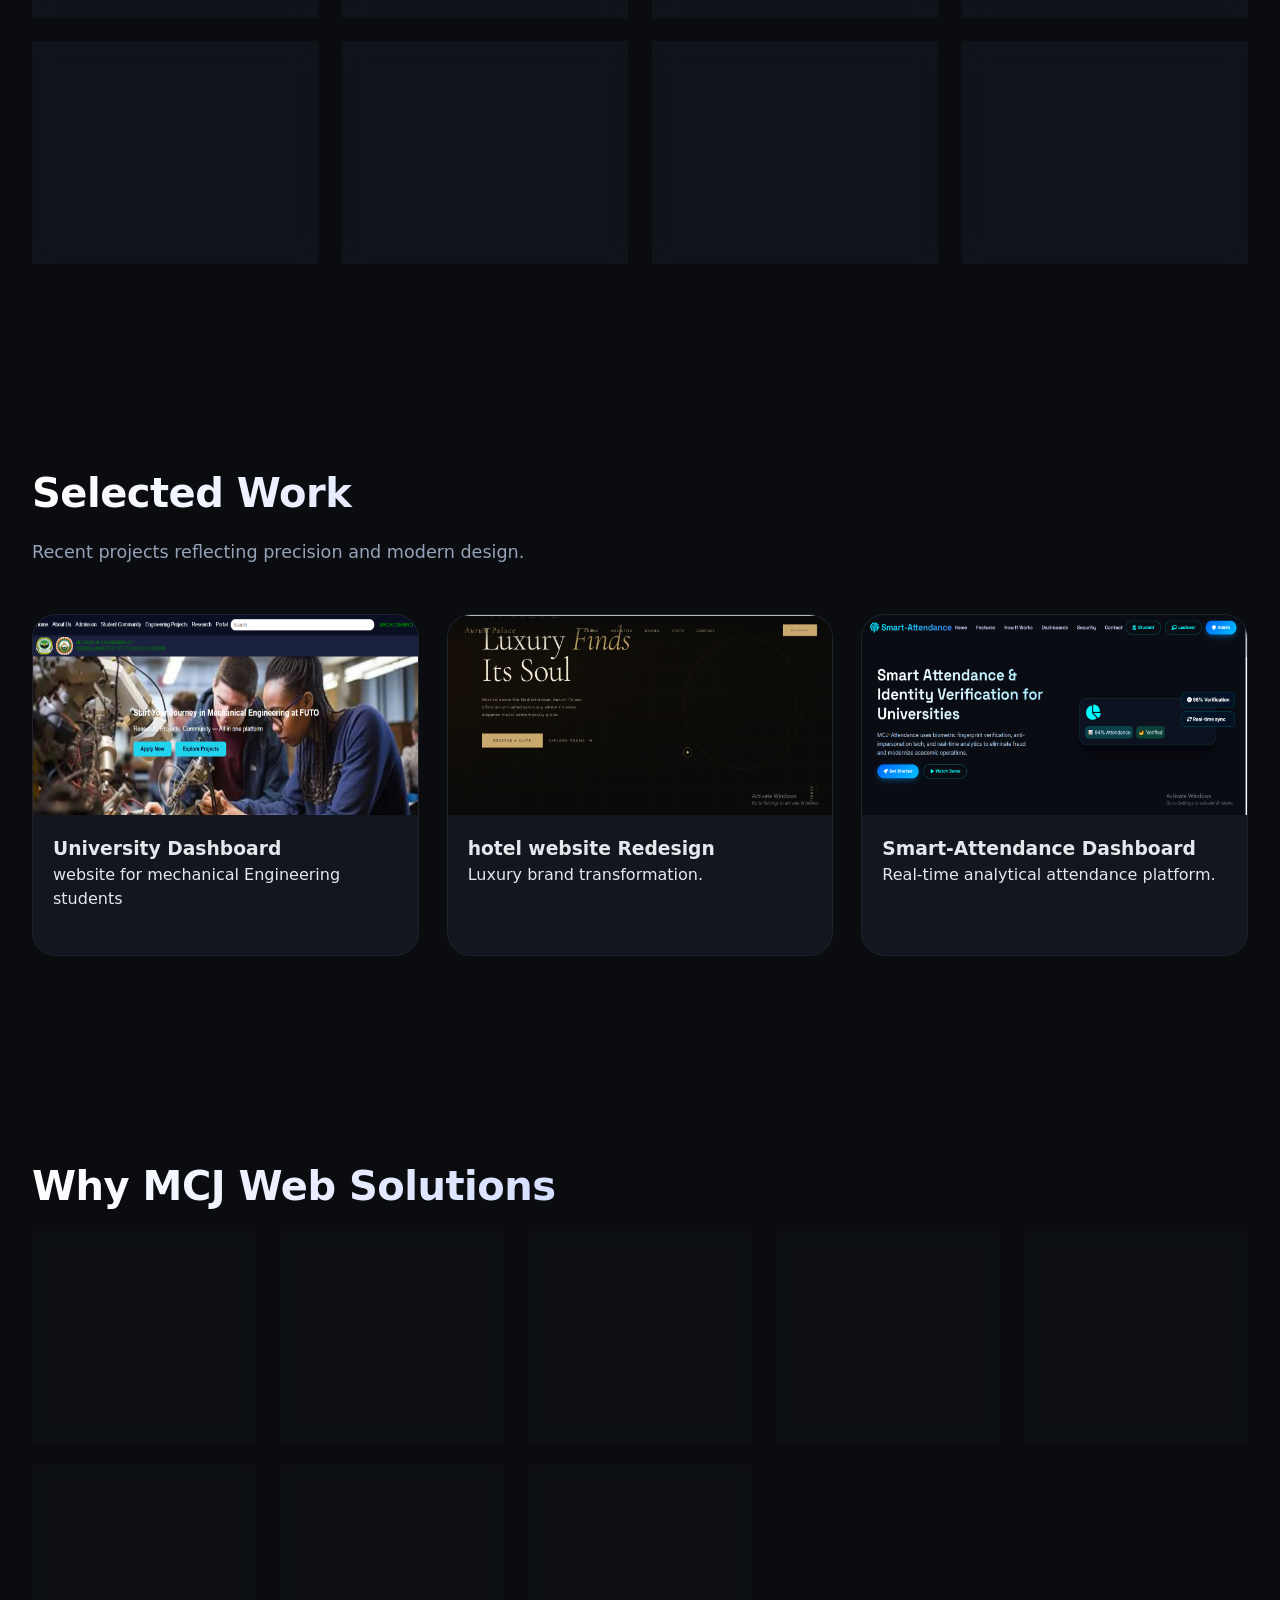
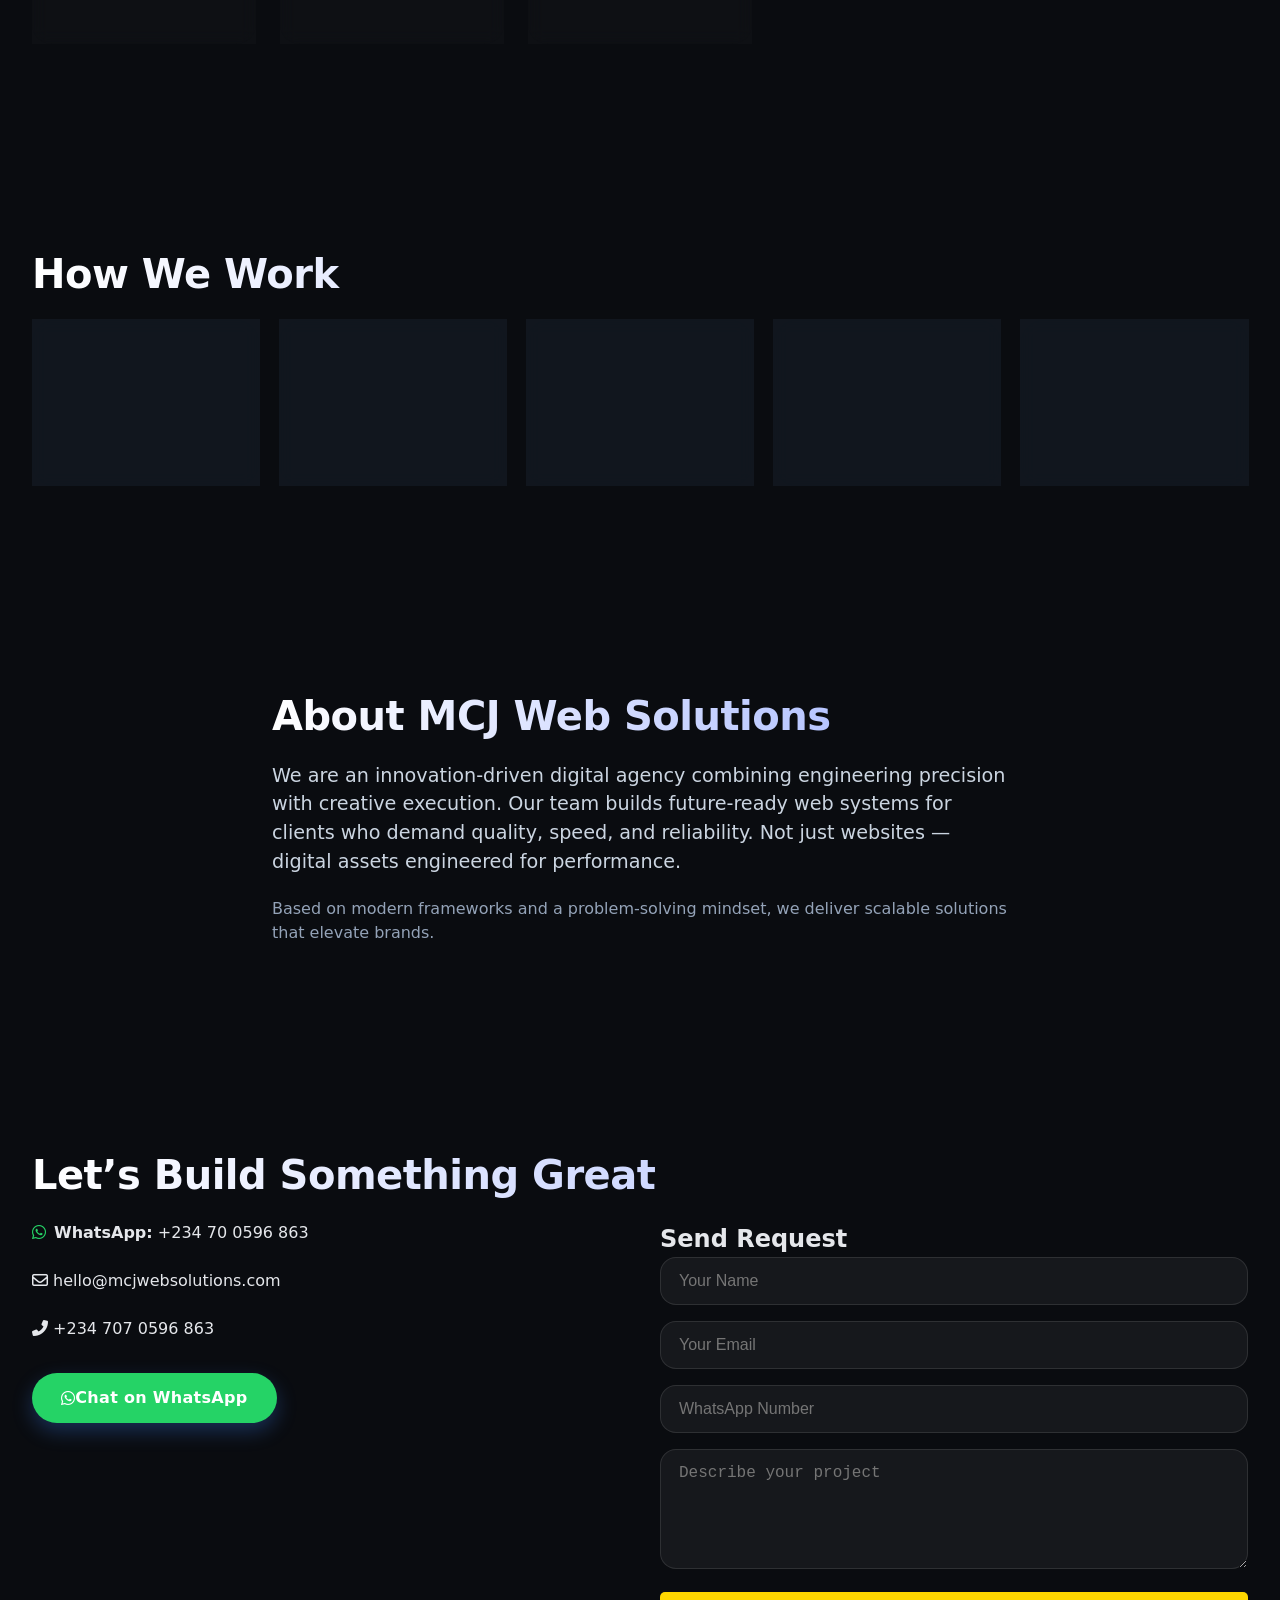
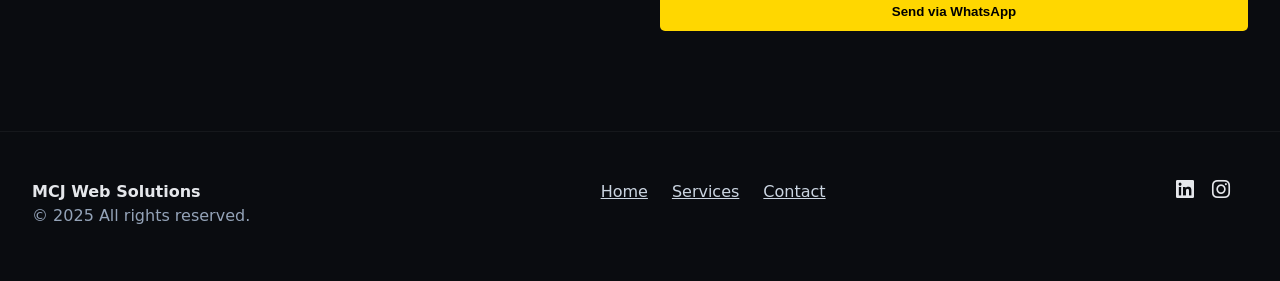
==== commit 876385de: "Update index.html" ====
--- a/index.html
+++ b/index.html
@@ -82,7 +82,7 @@
           
           <div class="project-card"><div><img class="project-img" src="images/mech-department.png"></div><div style="padding:20px"><h3>University Dashboard</h3><p>website for mechanical Engineering students</p><a href="https://morkahchiemerie-create.github.io/Mcj-first-website-/dashboard.html" class="btn-outline" style="padding:8px 20px; border-radius:20px;">View Project</a></div></div>
 
-          <div class="project-card"><div><img class="project-img" src="images/Hotel.png"></div><div style="padding:20px"><h3>hotel website Redesign</h3><p>Luxury brand transformation.</p><a href="#" class="btn-outline" style="padding:8px 20px; border-radius:20px;">View Project</a></div></div>
+          <div class="project-card"><div><img class="project-img" src="images/Hotel.png"></div><div style="padding:20px"><h3>hotel website Redesign</h3><p>Luxury brand transformation.</p><a href="https://aurum-palace.netlify.app/" class="btn-outline" style="padding:8px 20px; border-radius:20px;">View Project</a></div></div>
 
           <div class="project-card"><div><img class="project-img" src="images/smart-attendance.png"></div><div style="padding:20px"><h3>Smart-Attendance Dashboard</h3><p>Real-time analytical attendance platform.</p><a href="#" class="btn-outline" style="padding:8px 20px; border-radius:20px;">View Project</a></div></div>
         </div>
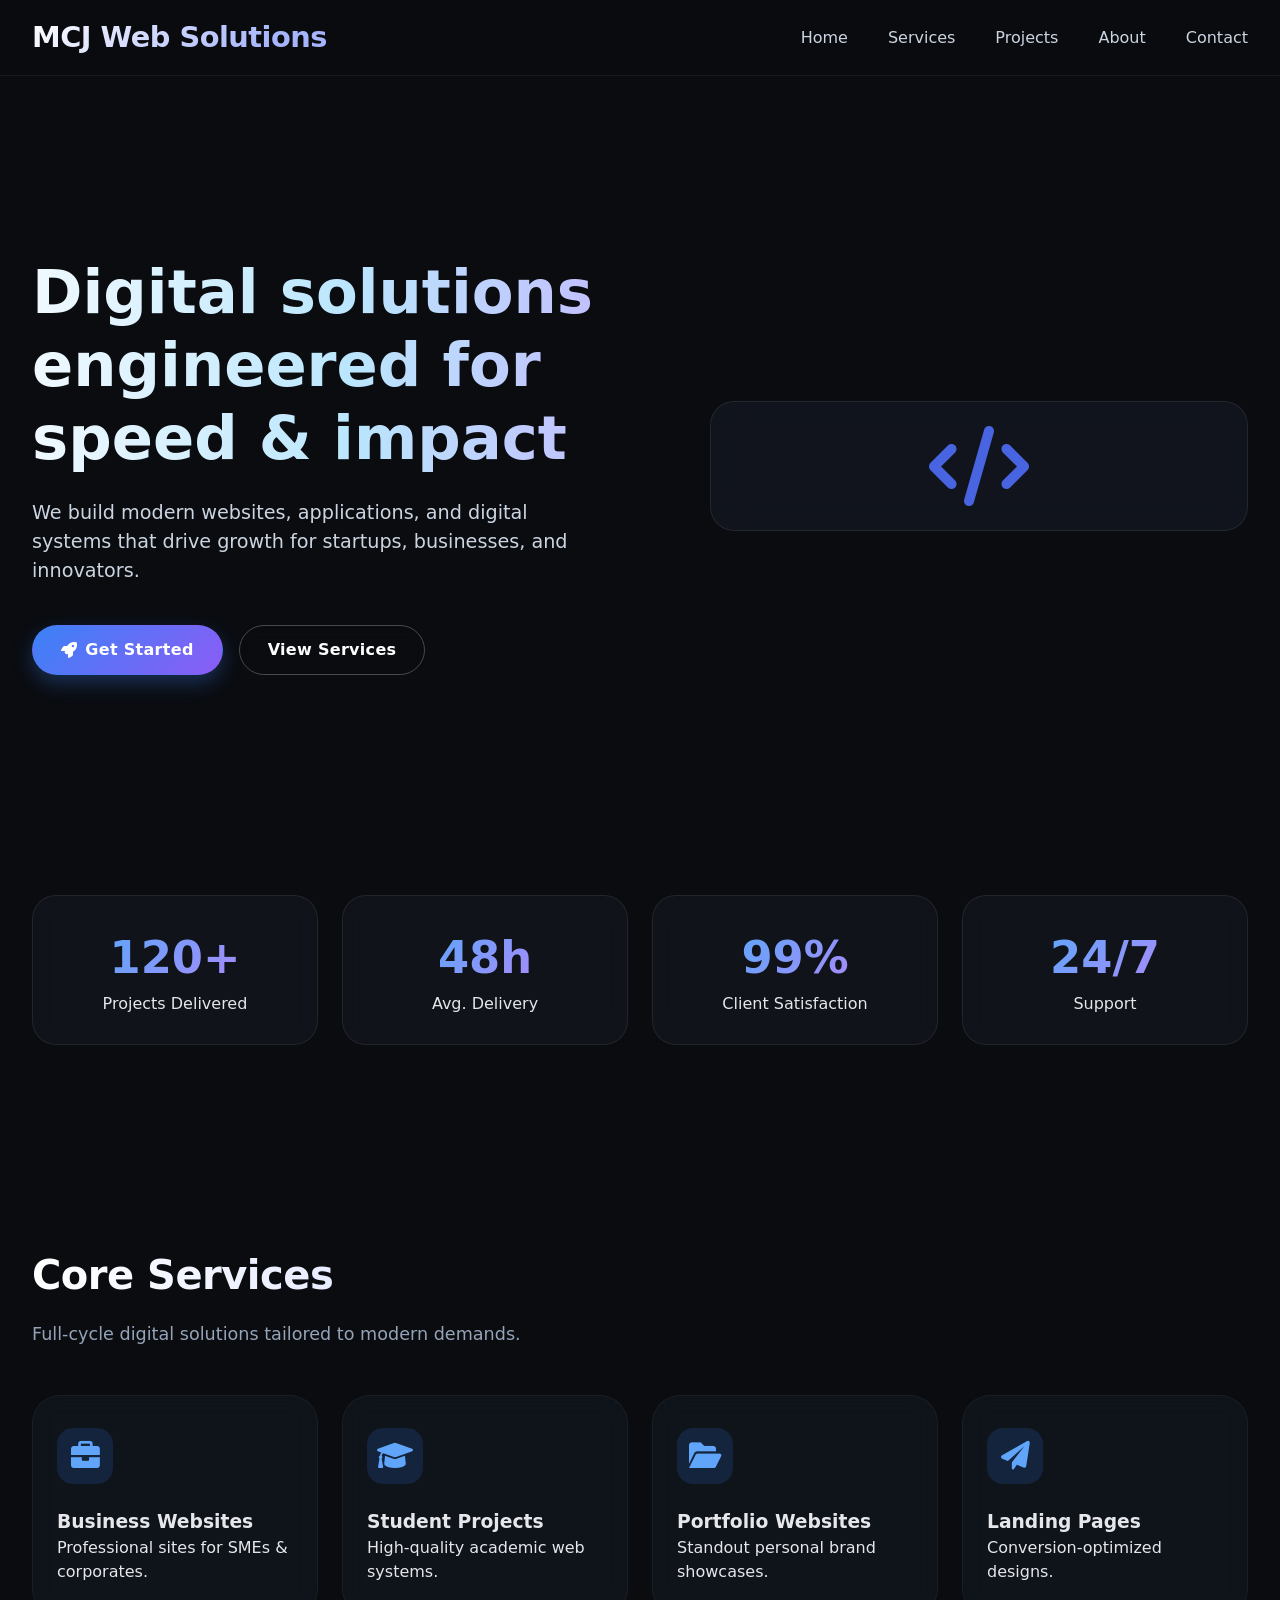
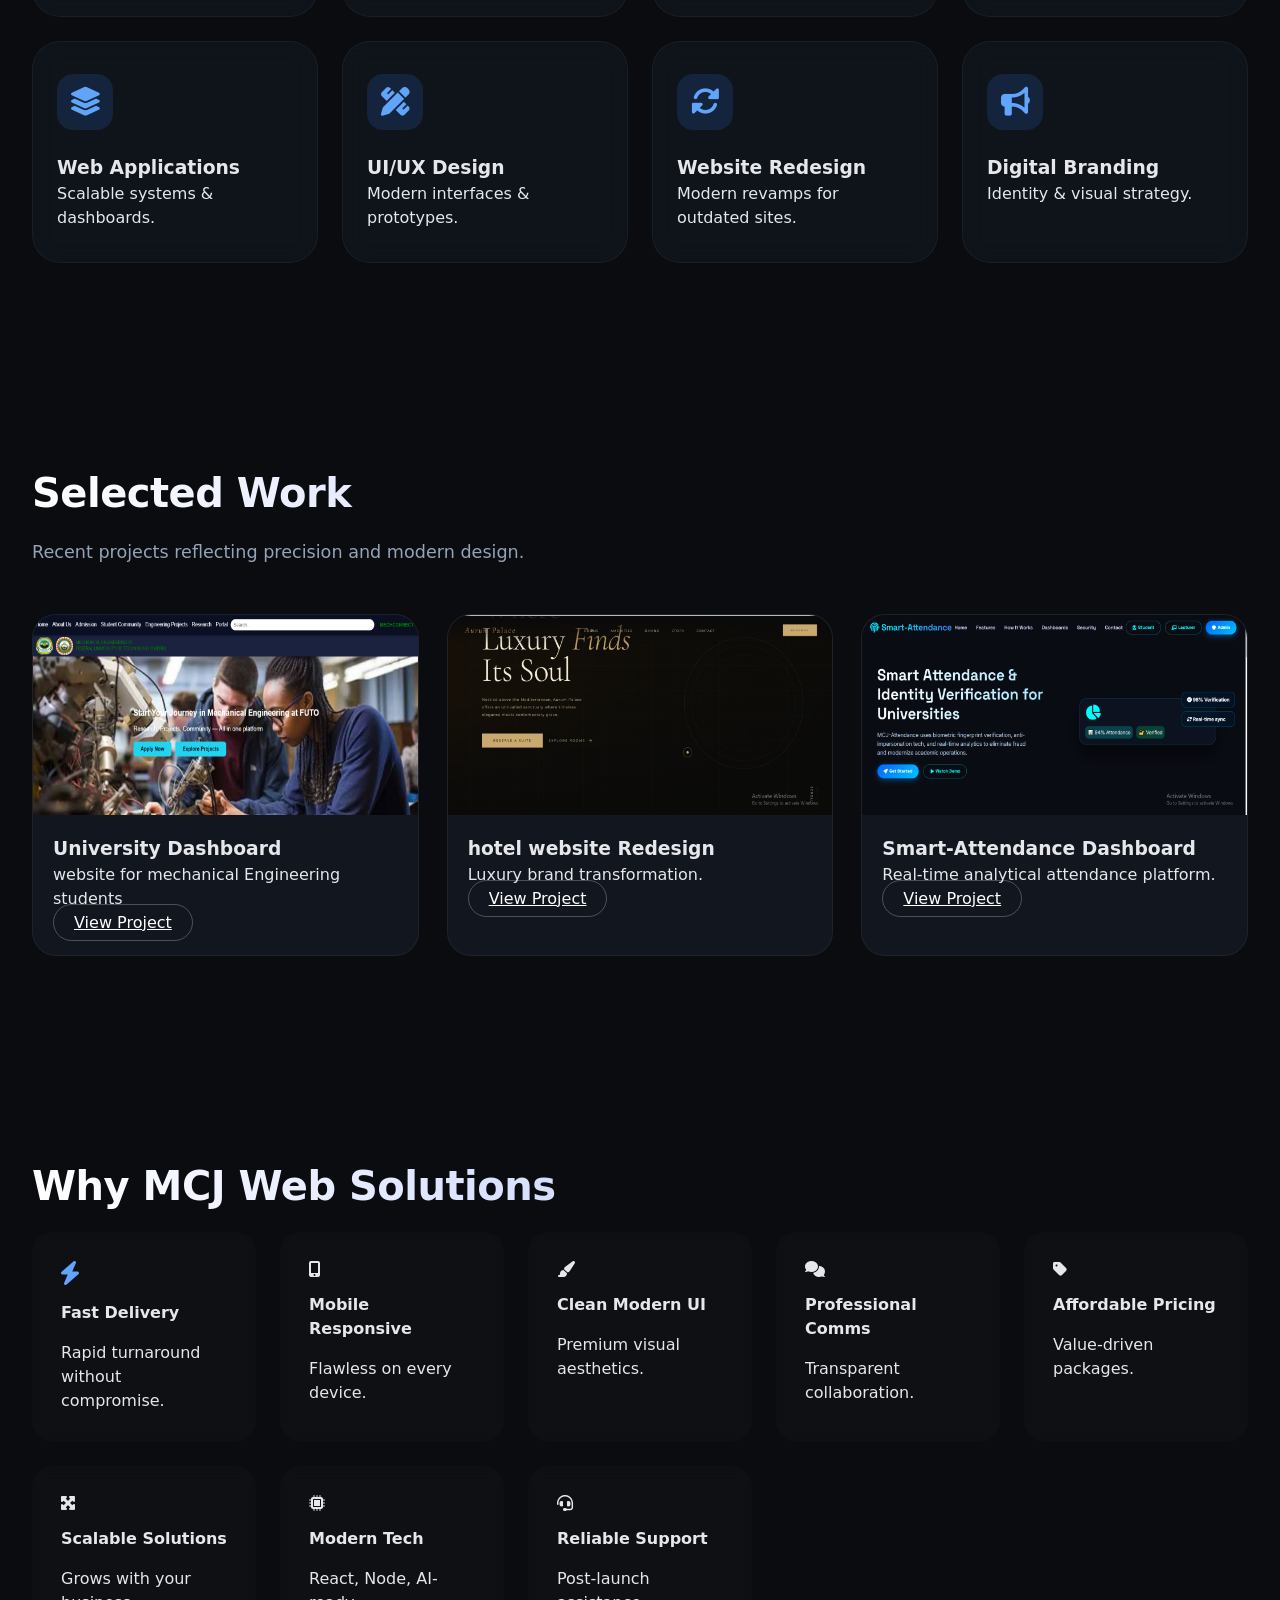
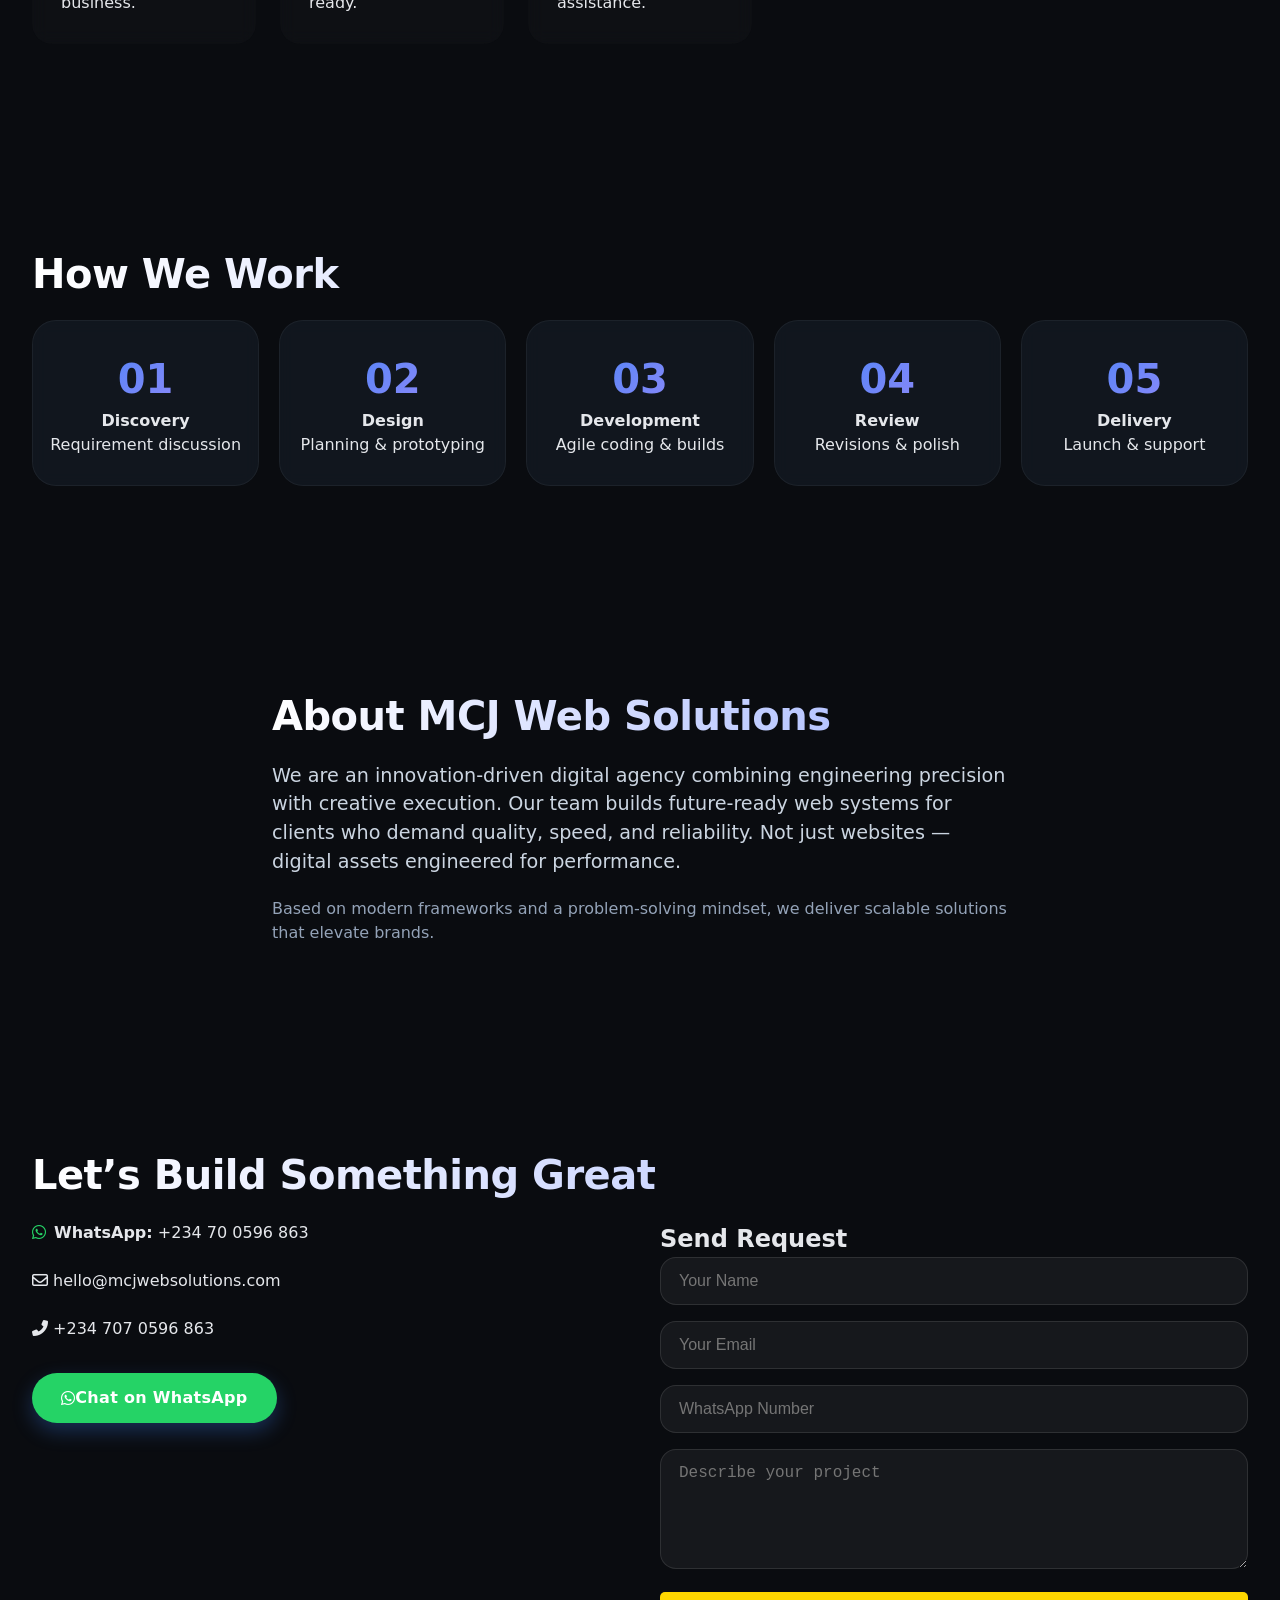
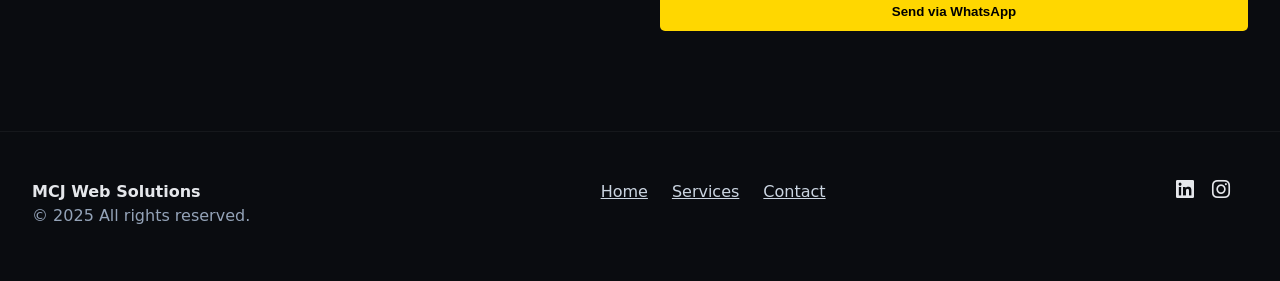
==== commit 42eafaf2: "Update index.html" ====
--- a/index.html
+++ b/index.html
@@ -84,7 +84,7 @@
 
           <div class="project-card"><div><img class="project-img" src="images/Hotel.png"></div><div style="padding:20px"><h3>hotel website Redesign</h3><p>Luxury brand transformation.</p><a href="https://aurum-palace.netlify.app/" class="btn-outline" style="padding:8px 20px; border-radius:20px;">View Project</a></div></div>
 
-          <div class="project-card"><div><img class="project-img" src="images/smart-attendance.png"></div><div style="padding:20px"><h3>Smart-Attendance Dashboard</h3><p>Real-time analytical attendance platform.</p><a href="#" class="btn-outline" style="padding:8px 20px; border-radius:20px;">View Project</a></div></div>
+          <div class="project-card"><div><img class="project-img" src="images/smart-attendance.png"></div><div style="padding:20px"><h3>Smart-Attendance Dashboard</h3><p>Real-time analytical attendance platform.</p><a href="https://mcj-smart-attendance.netlify.app" class="btn-outline" style="padding:8px 20px; border-radius:20px;">View Project</a></div></div>
         </div>
       </div>
     </section>
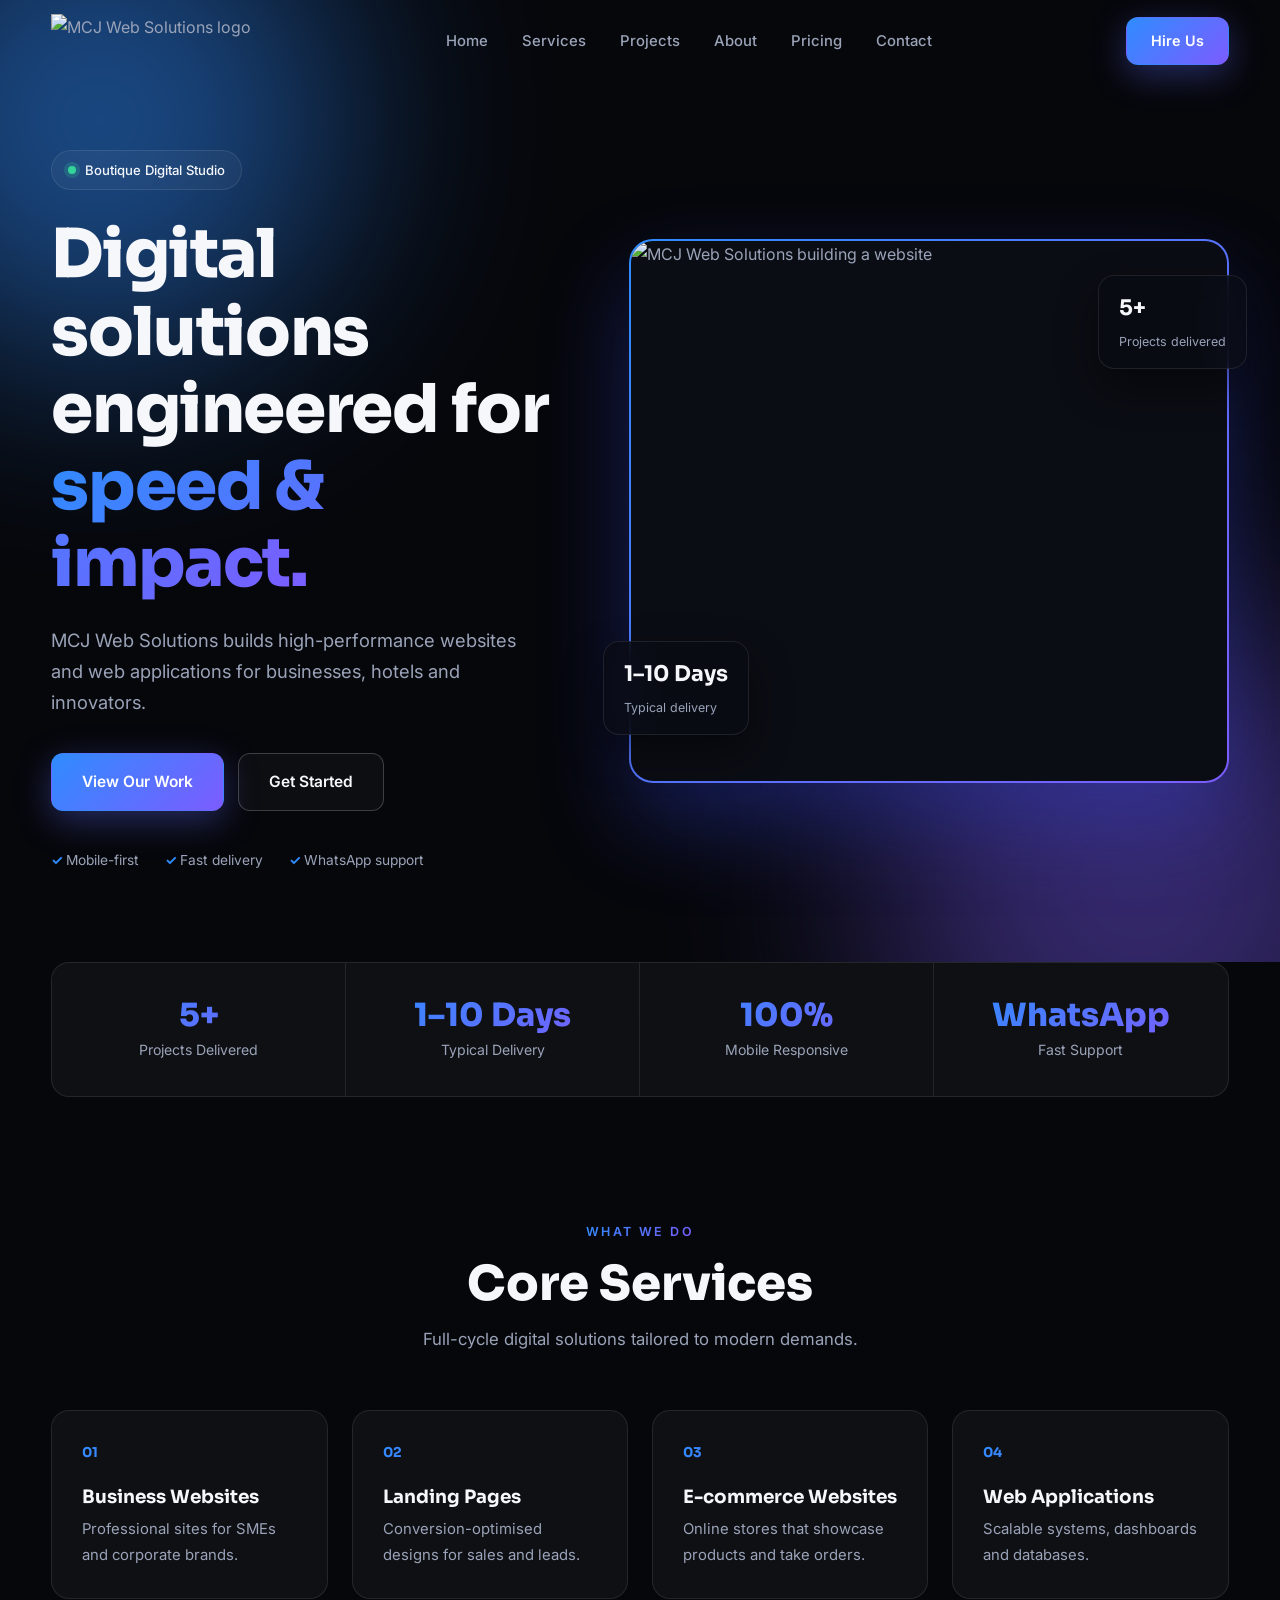
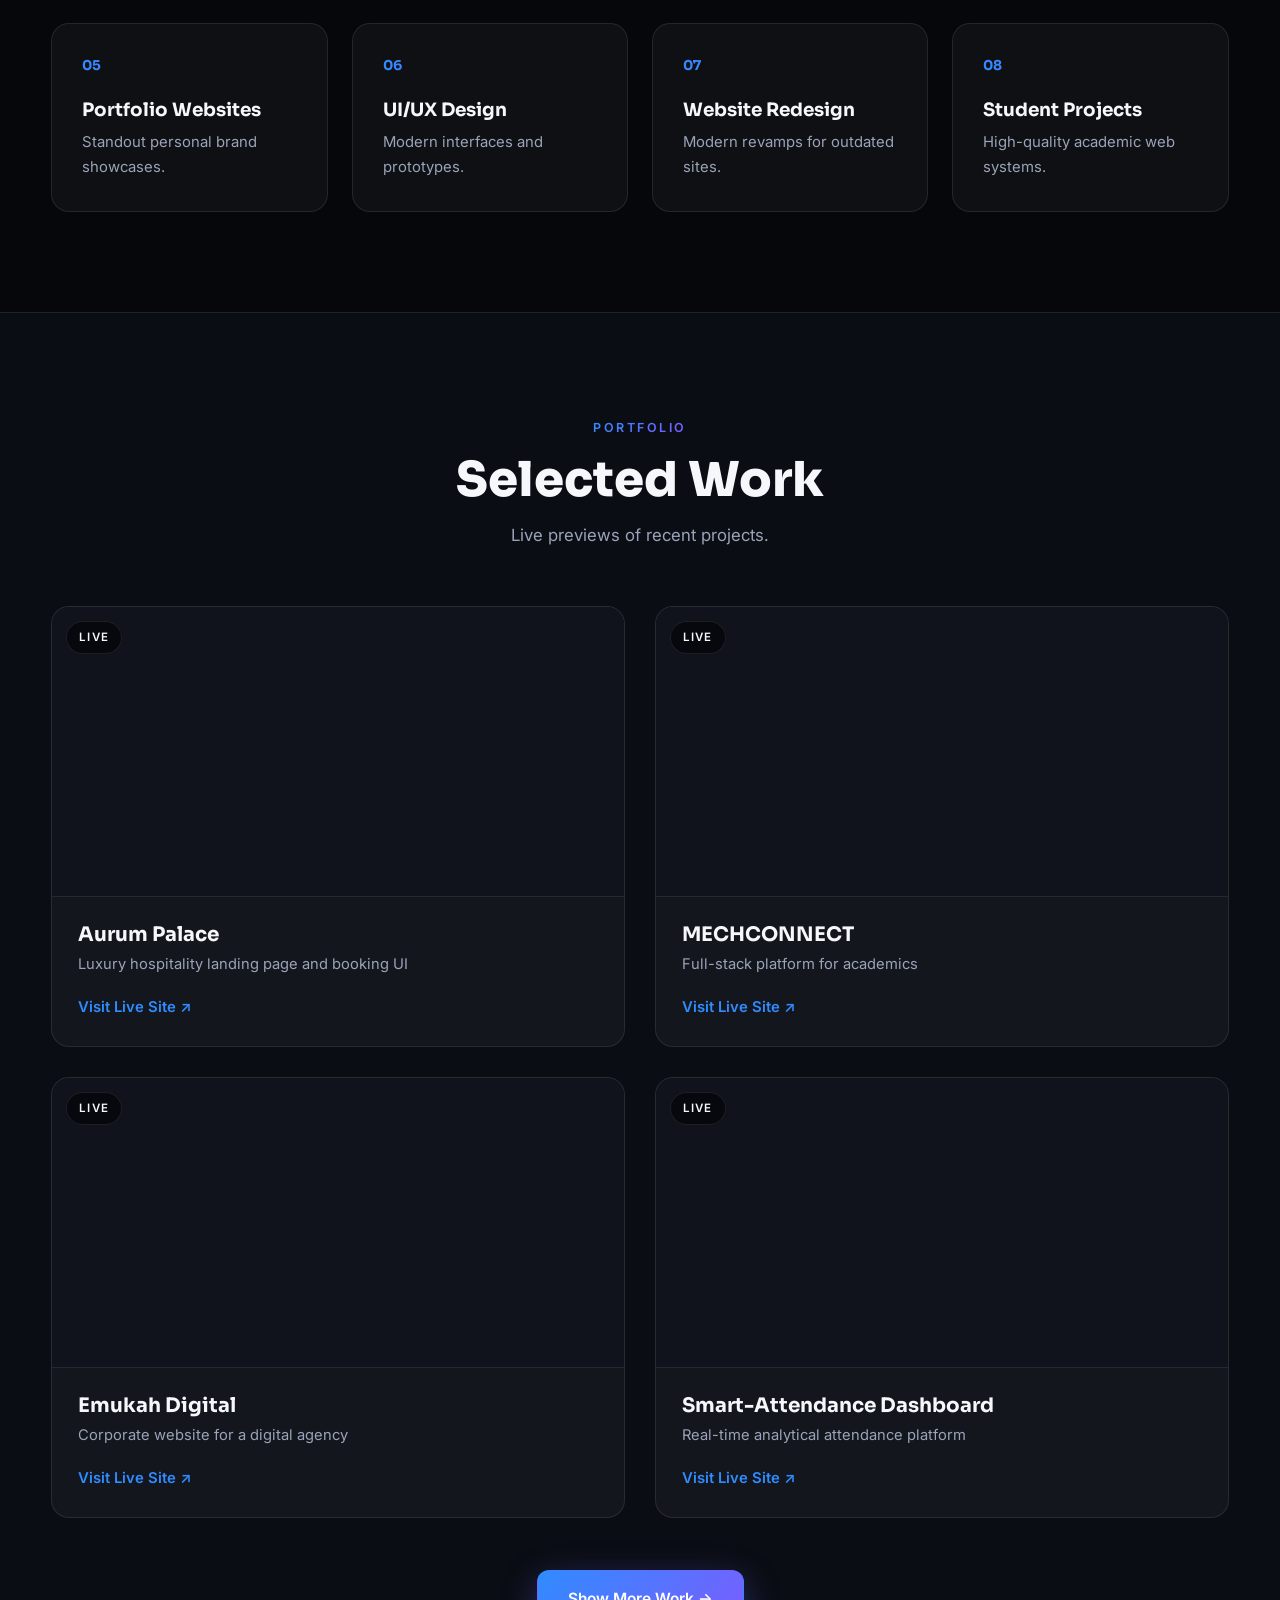
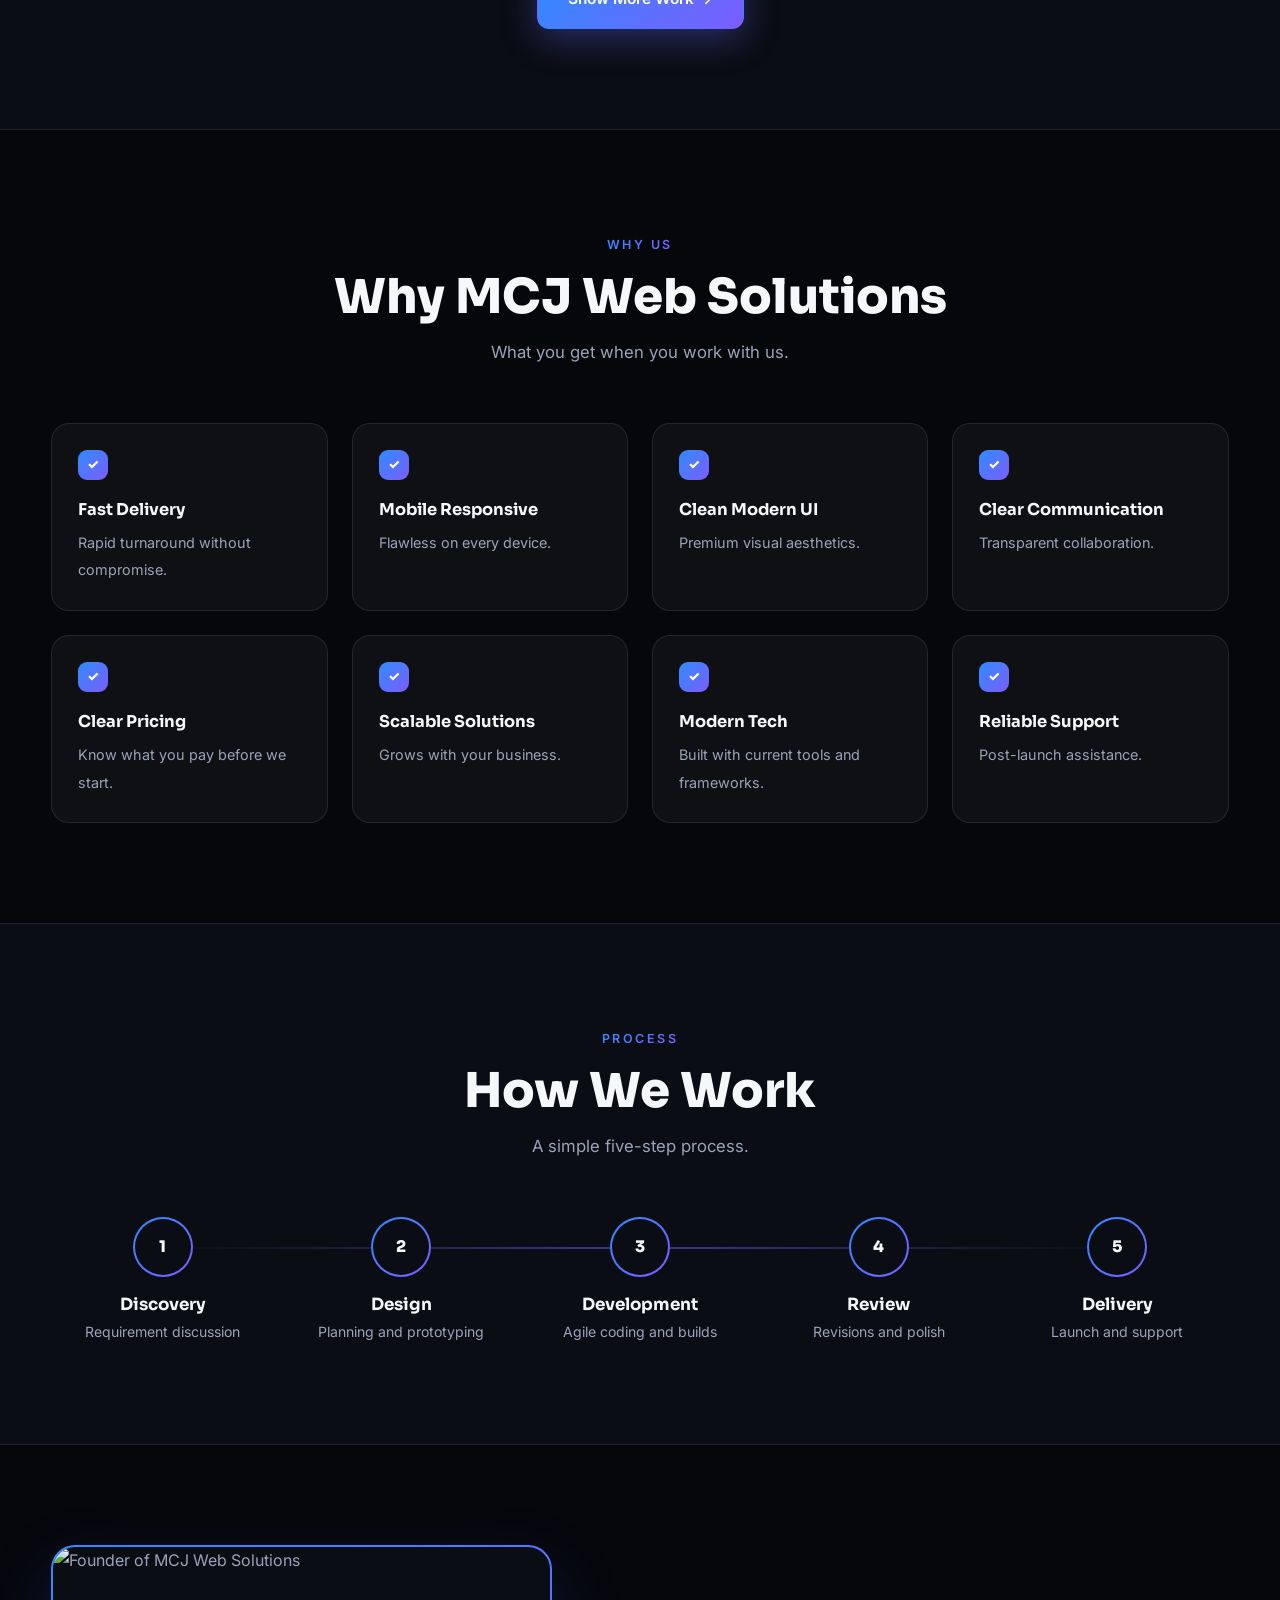
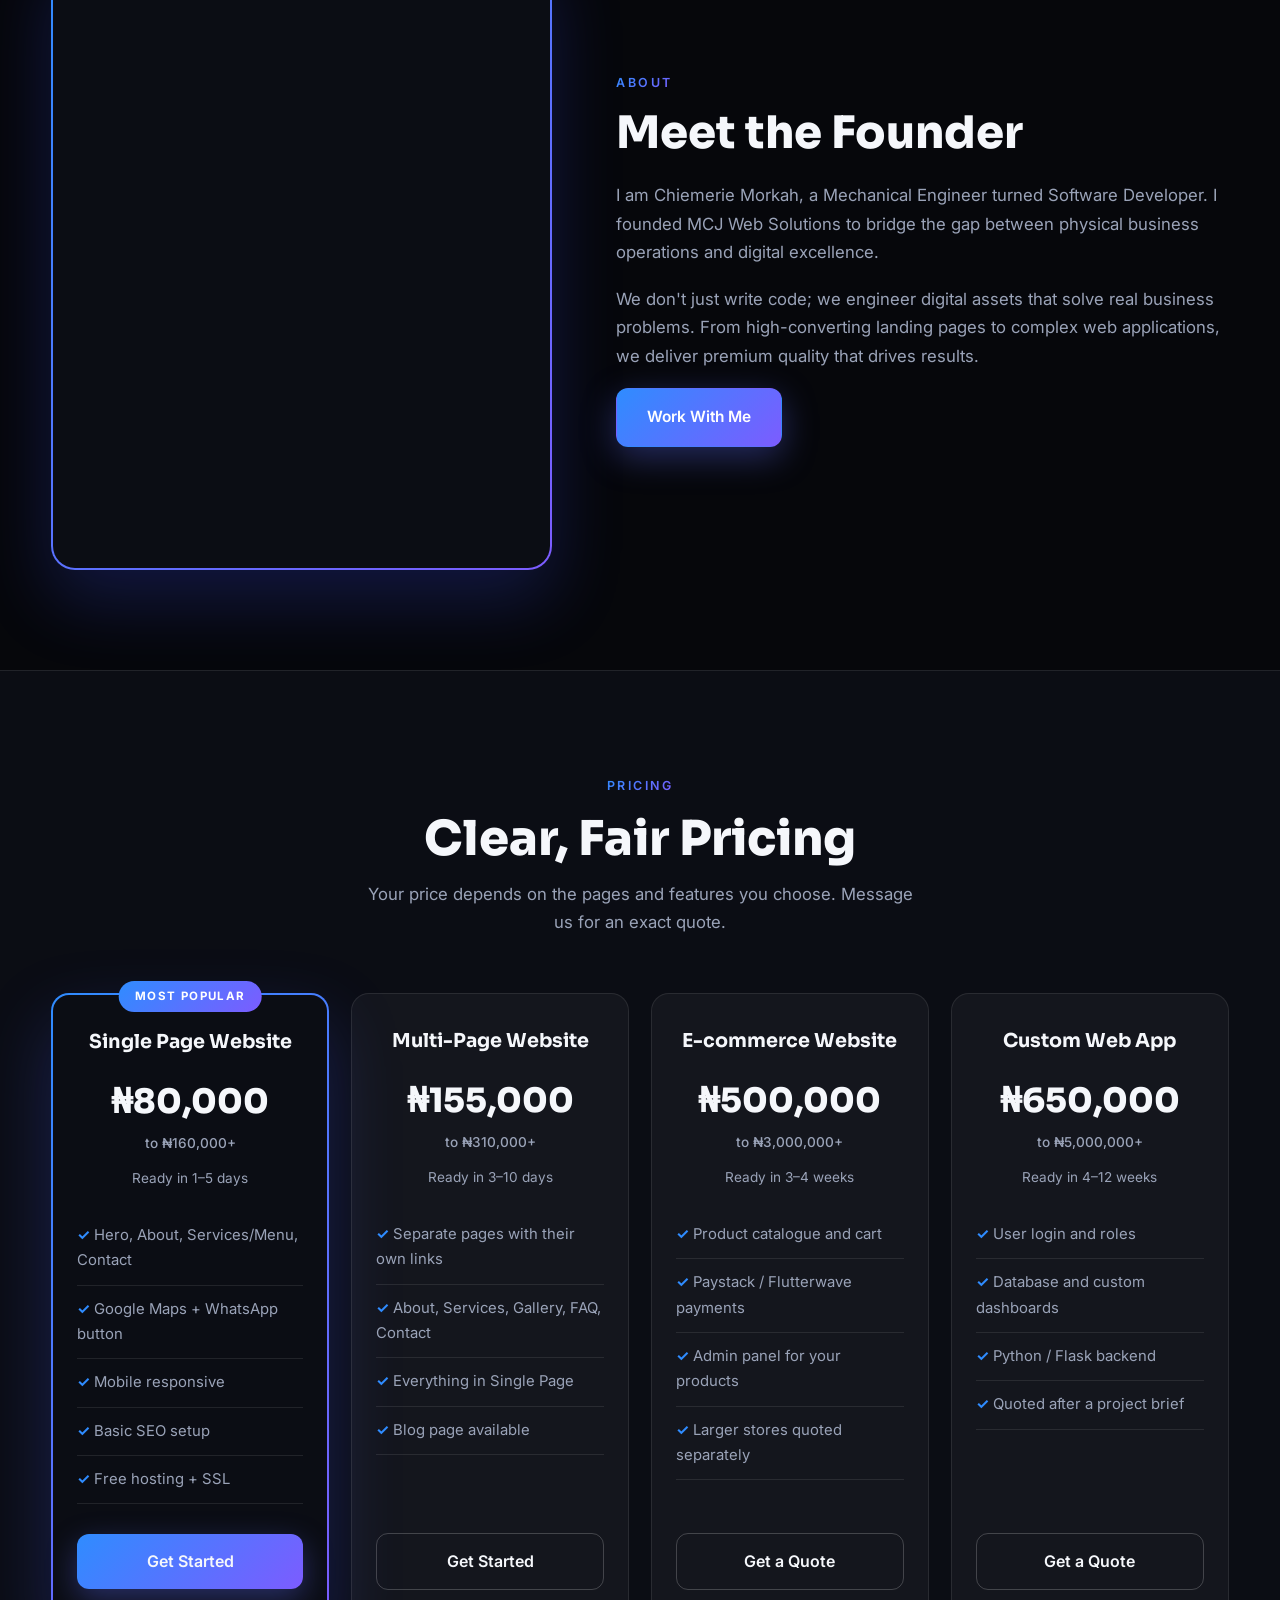
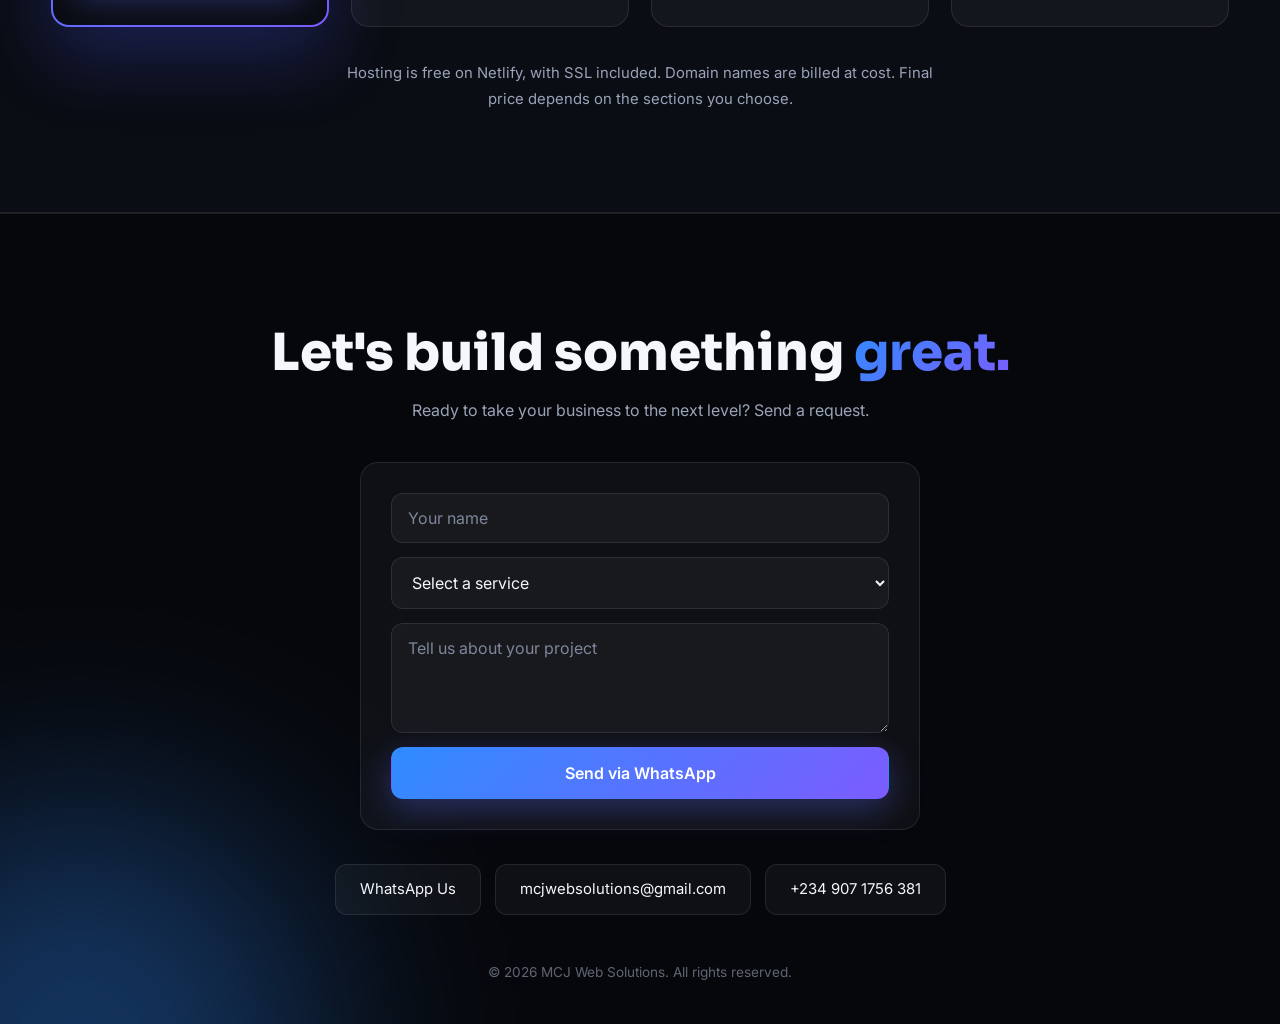
==== commit f6fe4046: "Update index.html" ====
--- a/index.html
+++ b/index.html
@@ -1,183 +1,536 @@
 <!DOCTYPE html>
 <html lang="en">
 <head>
-  <meta charset="UTF-8">
-  <meta name="viewport" content="width=device-width, initial-scale=1.0, viewport-fit=cover">
-  <title>MCJ Web Solutions | Premium Digital Agency</title>
-  <!-- Font Awesome 6 for modern icons -->
-  <link rel="stylesheet" href="https://cdnjs.cloudflare.com/ajax/libs/font-awesome/6.0.0-beta3/css/all.min.css">
-  <link rel="stylesheet" href="style.css">
- 
- 
+<meta charset="UTF-8">
+<meta name="viewport" content="width=device-width, initial-scale=1.0">
+<title>MCJ Web Solutions | Boutique Digital Studio</title>
+<meta name="description" content="MCJ Web Solutions is a boutique digital studio building high-performance websites and web applications for businesses, hotels and innovators.">
+<meta property="og:title" content="MCJ Web Solutions | Engineering Digital Solutions">
+<meta property="og:description" content="Premium websites and web applications, delivered fast.">
+<meta property="og:image" content="https://images.unsplash.com/photo-1498050108023-c5249f4df085?auto=format&fit=crop&w=1200&q=80">
+<link rel="icon" href="data:image/svg+xml,<svg xmlns=%22http://www.w3.org/2000/svg%22 viewBox=%220 0 100 100%22><rect width=%22100%22 height=%22100%22 rx=%2222%22 fill=%22%237c5cff%22/><text x=%2250%22 y=%2268%22 font-size=%2250%22 text-anchor=%22middle%22 fill=%22white%22 font-family=%22Arial%22 font-weight=%22bold%22>MCJ</text></svg>">
+<script>document.documentElement.classList.add('js');</script>
+<link rel="preconnect" href="https://fonts.googleapis.com">
+<link rel="preconnect" href="https://fonts.gstatic.com" crossorigin>
+<link href="https://fonts.googleapis.com/css2?family=Inter:wght@300;400;500;600&family=Sora:wght@600;700;800&display=swap" rel="stylesheet">
+<style>
+:root{
+  --bg:#06070b; --bg2:#0b0d14; --surface:rgba(255,255,255,.04); --line:rgba(255,255,255,.09);
+  --blue:#2f8cff; --violet:#7c5cff; --white:#f5f7fb; --muted:#9aa3b8;
+  --grad:linear-gradient(135deg,#2f8cff 0%,#7c5cff 100%);
+  --r:18px;
+}
+*{margin:0;padding:0;box-sizing:border-box}
+html{scroll-behavior:smooth}
+body{font-family:'Inter',sans-serif;background:var(--bg);color:var(--muted);line-height:1.7;overflow-x:hidden}
+img{max-width:100%;display:block}
+a{text-decoration:none;color:inherit}
+h1,h2,h3,h4{font-family:'Sora',sans-serif;color:var(--white);line-height:1.15}
+.container{width:min(1180px,92%);margin:0 auto}
+.section{padding:100px 0;position:relative}
+.alt{background:var(--bg2);border-top:1px solid var(--line);border-bottom:1px solid var(--line)}
+.grad{background:var(--grad);-webkit-background-clip:text;background-clip:text;color:transparent}
+.eyebrow{display:inline-block;font-size:.78rem;font-weight:600;letter-spacing:.2em;text-transform:uppercase;margin-bottom:14px;background:var(--grad);-webkit-background-clip:text;background-clip:text;color:transparent}
+.head{text-align:center;margin-bottom:56px}
+.title{font-size:clamp(2rem,4.5vw,3rem);font-weight:800;margin-bottom:14px}
+.subtitle{max-width:560px;margin:0 auto;font-size:1.05rem}
+
+.btn{display:inline-flex;align-items:center;justify-content:center;gap:8px;padding:15px 30px;border-radius:12px;font-weight:600;font-size:.97rem;border:1px solid transparent;cursor:pointer;font-family:inherit;transition:transform .25s,box-shadow .25s,background .25s}
+.btn:hover{transform:translateY(-3px)}
+.btn-primary{background:var(--grad);color:#fff;box-shadow:0 10px 34px rgba(95,110,255,.35)}
+.btn-primary:hover{box-shadow:0 14px 44px rgba(95,110,255,.5)}
+.btn-ghost{border-color:rgba(255,255,255,.2);color:var(--white);background:rgba(255,255,255,.03)}
+.btn-ghost:hover{background:rgba(255,255,255,.09)}
+
+/* Reveal */
+.js .reveal{opacity:0;transform:translateY(28px);transition:opacity .8s ease,transform .8s ease}
+.js .reveal.in{opacity:1;transform:none}
+@media (prefers-reduced-motion:reduce){.js .reveal{opacity:1;transform:none;transition:none}html{scroll-behavior:auto}}
+
+/* NAV */
+.navbar{position:fixed;top:0;left:0;right:0;z-index:1000;padding:14px 0;transition:background .3s,border-color .3s;border-bottom:1px solid transparent}
+.navbar.scrolled{background:rgba(6,7,11,.82);backdrop-filter:blur(14px);border-color:var(--line)}
+.nav-container{display:flex;align-items:center;justify-content:space-between}
+.logo{display:flex;align-items:center}
+.logo img{height:54px;width:auto}
+.nav-links{display:flex;list-style:none;gap:34px}
+.nav-links a{font-size:.93rem;font-weight:500;color:var(--muted);transition:color .25s}
+.nav-links a:hover{color:var(--white)}
+.btn-nav{padding:11px 24px;font-size:.9rem}
+.menu-toggle{display:none;background:none;border:0;color:var(--white);font-size:1.8rem;cursor:pointer}
+
+/* HERO */
+.hero{padding:150px 0 90px;position:relative;overflow:hidden}
+.orb{position:absolute;border-radius:50%;filter:blur(110px);opacity:.5;pointer-events:none}
+.orb.a{width:480px;height:480px;background:#2f8cff;top:-120px;left:-140px}
+.orb.b{width:520px;height:520px;background:#7c5cff;bottom:-180px;right:-120px;opacity:.4}
+.hero-grid{display:grid;grid-template-columns:1fr 1.15fr;gap:56px;align-items:center;position:relative}
+.pill{display:inline-flex;align-items:center;gap:9px;padding:8px 16px;border:1px solid var(--line);border-radius:999px;background:var(--surface);font-size:.82rem;font-weight:500;color:var(--white);margin-bottom:26px}
+.pill i{width:8px;height:8px;border-radius:50%;background:#34d399;box-shadow:0 0 0 4px rgba(52,211,153,.2)}
+.hero h1{font-size:clamp(2.4rem,5.6vw,4.2rem);font-weight:800;margin-bottom:22px;letter-spacing:-.02em}
+.hero p.lead{font-size:1.15rem;max-width:500px;margin-bottom:34px}
+.hero-btns{display:flex;gap:14px;flex-wrap:wrap;margin-bottom:38px}
+.trust{display:flex;gap:26px;flex-wrap:wrap;font-size:.86rem}
+.trust span::before{content:"✓ ";color:var(--blue);font-weight:700}
+.hero-visual{position:relative}
+.frame{padding:2px;border-radius:24px;background:var(--grad);box-shadow:0 40px 90px rgba(60,80,255,.3)}
+.frame img{width:100%;height:540px;object-fit:cover;border-radius:22px;background:var(--bg2)}
+.chip{position:absolute;background:rgba(10,12,20,.78);backdrop-filter:blur(14px);border:1px solid var(--line);border-radius:16px;padding:14px 20px;box-shadow:0 18px 40px rgba(0,0,0,.45)}
+.chip strong{display:block;font-family:'Sora',sans-serif;font-size:1.35rem;color:var(--white)}
+.chip span{font-size:.78rem}
+.chip.c1{left:-26px;bottom:48px}
+.chip.c2{right:-18px;top:36px}
+
+/* STATS */
+.stats{padding:0 0 20px}
+.stats-grid{display:grid;grid-template-columns:repeat(4,1fr);border:1px solid var(--line);background:var(--surface);border-radius:var(--r);overflow:hidden}
+.stat{padding:34px 20px;text-align:center;border-right:1px solid var(--line)}
+.stat:last-child{border-right:0}
+.stat h3{font-size:2rem;font-weight:800;margin-bottom:4px}
+.stat p{font-size:.88rem}
+
+/* CARDS */
+.grid{display:grid;gap:24px}
+.services-grid{grid-template-columns:repeat(4,1fr)}
+.card{background:var(--surface);border:1px solid var(--line);border-radius:var(--r);padding:30px;transition:transform .35s,border-color .35s,box-shadow .35s;position:relative}
+.card:hover{transform:translateY(-7px);border-color:rgba(124,92,255,.55);box-shadow:0 24px 60px rgba(70,90,255,.16)}
+.card .no{font-family:'Sora',sans-serif;font-weight:700;font-size:.85rem;margin-bottom:22px;display:block;background:var(--grad);-webkit-background-clip:text;background-clip:text;color:transparent}
+.card h3{font-size:1.15rem;margin-bottom:10px}
+.card p{font-size:.93rem}
+
+/* PROJECTS */
+.portfolio-grid{grid-template-columns:repeat(2,1fr);gap:30px}
+.project{background:var(--surface);border:1px solid var(--line);border-radius:var(--r);overflow:hidden;transition:transform .35s,border-color .35s,box-shadow .35s}
+.project:hover{transform:translateY(-6px);border-color:rgba(47,140,255,.5);box-shadow:0 26px 64px rgba(47,140,255,.15)}
+.live-preview{height:290px;overflow:hidden;position:relative;background:#10131c;border-bottom:1px solid var(--line)}
+.live-preview iframe{width:166.667%;height:166.667%;transform:scale(.6);transform-origin:top left;pointer-events:none;border:0}
+.live-preview .tag{position:absolute;top:14px;left:14px;z-index:2;background:rgba(6,7,11,.8);backdrop-filter:blur(8px);border:1px solid var(--line);color:var(--white);font-size:.72rem;font-weight:600;letter-spacing:.1em;text-transform:uppercase;padding:6px 12px;border-radius:999px}
+.project-info{padding:26px}
+.project-info h3{font-size:1.25rem;margin-bottom:6px}
+.project-info p{font-size:.92rem;margin-bottom:16px}
+.btn-live{font-weight:600;font-size:.93rem;color:var(--blue);transition:color .25s}
+.btn-live:hover{color:var(--violet)}
+.more{text-align:center;margin-top:52px}
+
+/* WHY */
+.why-grid{grid-template-columns:repeat(4,1fr)}
+.why-item{padding:26px;border:1px solid var(--line);border-radius:var(--r);background:var(--surface)}
+.why-item::before{content:"✓";display:grid;place-items:center;width:30px;height:30px;border-radius:9px;background:var(--grad);color:#fff;font-weight:800;font-size:.85rem;margin-bottom:16px}
+.why-item strong{display:block;color:var(--white);font-family:'Sora',sans-serif;margin-bottom:6px;font-size:1.02rem}
+.why-item span{font-size:.9rem}
+
+/* PROCESS */
+.process-grid{grid-template-columns:repeat(5,1fr);gap:16px;position:relative}
+.process-grid::before{content:"";position:absolute;top:30px;left:10%;right:10%;height:2px;background:linear-gradient(90deg,transparent,rgba(124,92,255,.5),transparent)}
+.step{text-align:center;padding:0 10px;position:relative}
+.step .num{width:60px;height:60px;border-radius:50%;background:var(--bg2);border:2px solid transparent;background-image:linear-gradient(var(--bg2),var(--bg2)),var(--grad);background-origin:border-box;background-clip:padding-box,border-box;display:grid;place-items:center;margin:0 auto 18px;font-family:'Sora',sans-serif;font-weight:800;color:var(--white)}
+.step h4{font-size:1.05rem;margin-bottom:6px}
+.step p{font-size:.88rem}
+
+/* ABOUT */
+.about-grid{display:grid;grid-template-columns:.9fr 1.1fr;gap:64px;align-items:center}
+.about-image{padding:2px;background:var(--grad);border-radius:24px;box-shadow:0 30px 70px rgba(60,80,255,.22)}
+.about-image img{width:100%;aspect-ratio:4/5;object-fit:cover;border-radius:22px;background:var(--bg2)}
+.about-text h2{font-size:clamp(2rem,4vw,2.8rem);font-weight:800;margin-bottom:22px}
+.about-text p{font-size:1.05rem;margin-bottom:18px}
+
+/* PRICING */
+.pricing-grid{grid-template-columns:repeat(4,1fr);gap:22px;align-items:stretch}
+.pricing-card{background:var(--surface);border:1px solid var(--line);border-radius:var(--r);padding:36px 24px;text-align:center;display:flex;flex-direction:column;position:relative;transition:transform .35s}
+.pricing-card:hover{transform:translateY(-6px)}
+.pricing-card.featured{border:0;background:linear-gradient(var(--bg2),var(--bg2)) padding-box,var(--grad) border-box;border:2px solid transparent;box-shadow:0 30px 70px rgba(70,90,255,.25)}
+.badge{position:absolute;top:-14px;left:50%;transform:translateX(-50%);background:var(--grad);color:#fff;font-size:.72rem;font-weight:700;letter-spacing:.12em;text-transform:uppercase;padding:6px 16px;border-radius:999px;white-space:nowrap}
+.pricing-card h3{font-size:1.2rem}
+.price{font-family:'Sora',sans-serif;font-size:2.1rem;font-weight:800;color:var(--white);margin:20px 0}
+.price small{display:block;font-family:'Inter',sans-serif;font-size:.85rem;font-weight:500;color:var(--muted);margin-top:2px}
+.pricing-card .note{font-size:.85rem;margin:-8px 0 22px}
+.pricing-card ul{list-style:none;text-align:left;margin-bottom:30px;flex:1}
+.pricing-card li{padding:11px 0;border-bottom:1px solid var(--line);font-size:.93rem}
+.pricing-card li::before{content:"✓ ";color:var(--blue);font-weight:700}
+.btn-pricing{display:block;padding:14px;border-radius:12px;font-weight:600;border:1px solid rgba(255,255,255,.2);color:var(--white);transition:all .25s}
+.btn-pricing:hover{background:rgba(255,255,255,.08)}
+.featured .btn-pricing{background:var(--grad);border:0;box-shadow:0 10px 30px rgba(95,110,255,.35)}
+.pricing-note{text-align:center;margin:34px auto 0;max-width:620px;font-size:.93rem}
+
+/* CONTACT / FOOTER */
+.footer{padding:110px 0 40px;text-align:center;position:relative;overflow:hidden;border-top:1px solid var(--line)}
+.footer .orb.a{top:auto;bottom:-260px;left:-160px;opacity:.35}
+.footer h2{font-size:clamp(2rem,4.6vw,3.2rem);font-weight:800;margin-bottom:14px}
+.footer .intro{max-width:520px;margin:0 auto 38px}
+.contact-form{max-width:560px;margin:0 auto 34px;display:grid;gap:14px;text-align:left;background:var(--surface);border:1px solid var(--line);border-radius:var(--r);padding:30px;position:relative}
+.contact-form input,.contact-form select,.contact-form textarea{width:100%;padding:14px 16px;border-radius:12px;border:1px solid var(--line);background:rgba(255,255,255,.04);color:var(--white);font-size:1rem;font-family:inherit}
+.contact-form input:focus,.contact-form select:focus,.contact-form textarea:focus{outline:none;border-color:var(--violet)}
+.contact-form option{color:#0b0d14}
+.contact-form ::placeholder{color:#7d869b}
+.contact-form button{font-size:1rem}
+.contact-links{display:flex;justify-content:center;gap:14px;flex-wrap:wrap;margin-bottom:46px;position:relative}
+.contact-links a{padding:12px 24px;border-radius:12px;border:1px solid var(--line);background:var(--surface);color:var(--white);font-size:.93rem;transition:all .25s}
+.contact-links a:hover{border-color:var(--violet);transform:translateY(-3px)}
+.copy{font-size:.85rem;opacity:.6;position:relative}
+
+/* RESPONSIVE */
+@media(max-width:1024px){
+  .services-grid,.why-grid{grid-template-columns:repeat(2,1fr)}
+  .process-grid{grid-template-columns:repeat(3,1fr);row-gap:34px}
+  .process-grid::before{display:none}
+  .pricing-grid{grid-template-columns:repeat(2,1fr)}
+}
+@media(max-width:820px){
+  .section{padding:72px 0}
+  .menu-toggle{display:block}
+  .btn-nav{display:none}
+  .nav-links{display:none;position:absolute;top:100%;left:0;right:0;flex-direction:column;gap:0;background:rgba(6,7,11,.97);padding:8px 4%;border-bottom:1px solid var(--line)}
+  .nav-links.open{display:flex}
+  .nav-links li{padding:15px 0;border-bottom:1px solid var(--line)}
+  .nav-links li:last-child{border:0}
+  .navbar.menu-open{background:rgba(6,7,11,.97)}
+  .hero{padding:118px 0 60px}
+  .hero-grid,.about-grid{grid-template-columns:1fr;gap:42px}
+  .hero-text{text-align:center}
+  .hero p.lead{margin-left:auto;margin-right:auto}
+  .hero-btns,.trust{justify-content:center}
+  .frame img{height:340px}
+  .chip.c1{left:10px;bottom:-22px}
+  .chip.c2{right:10px;top:-18px}
+  .stats-grid{grid-template-columns:repeat(2,1fr)}
+  .stat:nth-child(2){border-right:0}
+  .stat:nth-child(-n+2){border-bottom:1px solid var(--line)}
+  .portfolio-grid{grid-template-columns:1fr}
+  .live-preview{height:240px}
+}
+@media(max-width:560px){
+  .services-grid,.why-grid{grid-template-columns:1fr}
+  .process-grid{grid-template-columns:repeat(2,1fr)}
+  .pricing-grid{grid-template-columns:1fr}
+}
+</style>
 </head>
 <body>
-  <nav class="navbar">
-    <div class="nav-container">
-      <div class="logo">MCJ Web Solutions</div>
-      <div class="nav-links" id="navLinks">
-        <a href="#home">Home</a>
-        <a href="#services">Services</a>
-        <a href="#projects">Projects</a>
-        <a href="#about">About</a>
-        <a href="#contact">Contact</a>
-      </div>
-      <button class="mobile-menu-btn" id="mobileMenuBtn"><i class="fas fa-bars"></i></button>
-    </div>
-  </nav>
-
-  <main>
-    <!-- Hero Section -->
-    <section id="home">
-      <div class="container hero">
-        <div class="hero-content">
-          <h1>Digital solutions engineered for speed & impact</h1>
-          <p>We build modern websites, applications, and digital systems that drive growth for startups, businesses, and innovators.</p>
-          <div class="hero-buttons">
-            <a href="#contact" class="btn btn-primary"><i class="fas fa-rocket" style="margin-right: 8px;"></i>Get Started</a>
-            <a href="#services" class="btn btn-outline">View Services</a>
-          </div>
+
+<!-- NAVBAR -->
+<nav class="navbar" id="navbar">
+  <div class="container nav-container">
+    <a href="#home" class="logo"><img src="images/MCJ_web_solution_logo.png" alt="MCJ Web Solutions logo"></a>
+    <ul class="nav-links" id="navLinks">
+      <li><a href="#home">Home</a></li>
+      <li><a href="#services">Services</a></li>
+      <li><a href="#projects">Projects</a></li>
+      <li><a href="#about">About</a></li>
+      <li><a href="#pricing">Pricing</a></li>
+      <li><a href="#contact">Contact</a></li>
+    </ul>
+    <a href="https://wa.me/2349071756381" class="btn btn-primary btn-nav" target="_blank" rel="noopener">Hire Us</a>
+    <button class="menu-toggle" id="menuToggle" aria-label="Menu">&#9776;</button>
+  </div>
+</nav>
+
+<!-- HERO -->
+<section id="home" class="hero">
+  <div class="orb a"></div><div class="orb b"></div>
+  <div class="container hero-grid">
+    <div class="hero-text">
+      <div class="pill"><i></i> Boutique Digital Studio</div>
+      <h1>Digital solutions engineered for <span class="grad">speed &amp; impact.</span></h1>
+      <p class="lead">MCJ Web Solutions builds high-performance websites and web applications for businesses, hotels and innovators.</p>
+      <div class="hero-btns">
+        <a href="#projects" class="btn btn-primary">View Our Work</a>
+        <a href="#contact" class="btn btn-ghost">Get Started</a>
+      </div>
+      <div class="trust"><span>Mobile-first</span><span>Fast delivery</span><span>WhatsApp support</span></div>
+    </div>
+    <div class="hero-visual">
+      <!-- REPLACE WITH YOUR OWN IMAGE: images/hero.png -->
+      <div class="frame"><img src="https://images.unsplash.com/photo-1498050108023-c5249f4df085?auto=format&fit=crop&w=1200&q=80" alt="MCJ Web Solutions building a website"></div>
+      <div class="chip c1"><strong>1–10 Days</strong><span>Typical delivery</span></div>
+      <div class="chip c2"><strong>5+</strong><span>Projects delivered</span></div>
+    </div>
+  </div>
+</section>
+
+<!-- STATS (replace with your real figures) -->
+<section class="stats">
+  <div class="container">
+    <div class="stats-grid">
+      <div class="stat"><h3 class="grad">5+</h3><p>Projects Delivered</p></div>
+      <div class="stat"><h3 class="grad">1–10 Days</h3><p>Typical Delivery</p></div>
+      <div class="stat"><h3 class="grad">100%</h3><p>Mobile Responsive</p></div>
+      <div class="stat"><h3 class="grad">WhatsApp</h3><p>Fast Support</p></div>
+    </div>
+  </div>
+</section>
+
+<!-- SERVICES -->
+<section id="services" class="section">
+  <div class="container">
+    <div class="head reveal">
+      <span class="eyebrow">What we do</span>
+      <h2 class="title">Core Services</h2>
+      <p class="subtitle">Full-cycle digital solutions tailored to modern demands.</p>
+    </div>
+    <div class="grid services-grid reveal">
+      <div class="card"><span class="no">01</span><h3>Business Websites</h3><p>Professional sites for SMEs and corporate brands.</p></div>
+      <div class="card"><span class="no">02</span><h3>Landing Pages</h3><p>Conversion-optimised designs for sales and leads.</p></div>
+      <div class="card"><span class="no">03</span><h3>E-commerce Websites</h3><p>Online stores that showcase products and take orders.</p></div>
+      <div class="card"><span class="no">04</span><h3>Web Applications</h3><p>Scalable systems, dashboards and databases.</p></div>
+      <div class="card"><span class="no">05</span><h3>Portfolio Websites</h3><p>Standout personal brand showcases.</p></div>
+      <div class="card"><span class="no">06</span><h3>UI/UX Design</h3><p>Modern interfaces and prototypes.</p></div>
+      <div class="card"><span class="no">07</span><h3>Website Redesign</h3><p>Modern revamps for outdated sites.</p></div>
+      <div class="card"><span class="no">08</span><h3>Student Projects</h3><p>High-quality academic web systems.</p></div>
+    </div>
+  </div>
+</section>
+
+<!-- PROJECTS (live iframe previews) -->
+<section id="projects" class="section alt">
+  <div class="container">
+    <div class="head reveal">
+      <span class="eyebrow">Portfolio</span>
+      <h2 class="title">Selected Work</h2>
+      <p class="subtitle">Live previews of recent projects.</p>
+    </div>
+    <div class="grid portfolio-grid">
+
+      <div class="project reveal">
+        <div class="live-preview"><span class="tag">Live</span><iframe src="https://aurum-palace.netlify.app/" scrolling="no" loading="lazy" title="Aurum Palace"></iframe></div>
+        <div class="project-info">
+          <h3>Aurum Palace</h3>
+          <p>Luxury hospitality landing page and booking UI</p>
+          <a href="https://aurum-palace.netlify.app/" target="_blank" rel="noopener" class="btn-live">Visit Live Site ↗</a>
         </div>
-        <div class="hero-visual glass-card">
-          <i class="fas fa-code" style="font-size: 5rem; color: #4f6ef6; opacity: 0.9;"></i>
+      </div>
+
+      <div class="project reveal">
+        <div class="live-preview"><span class="tag">Live</span><iframe src="https://mechconnect-02.netlify.app/" scrolling="no" loading="lazy" title="MECHCONNECT"></iframe></div>
+        <div class="project-info">
+          <h3>MECHCONNECT</h3>
+          <p>Full-stack platform for academics</p>
+          <a href="https://mechconnect-02.netlify.app/" target="_blank" rel="noopener" class="btn-live">Visit Live Site ↗</a>
         </div>
       </div>
-    </section>
-
-    <!-- Trust & Credibility -->
-    <section>
-      <div class="container">
-        <div class="stats-grid">
-          <div class="stat-card"><span class="stat-number">120+</span><p>Projects Delivered</p></div>
-          <div class="stat-card"><span class="stat-number">48h</span><p>Avg. Delivery</p></div>
-          <div class="stat-card"><span class="stat-number">99%</span><p>Client Satisfaction</p></div>
-          <div class="stat-card"><span class="stat-number">24/7</span><p>Support</p></div>
+
+      <div class="project reveal">
+        <div class="live-preview"><span class="tag">Live</span><iframe src="https://emukahdigital.com.ng/" scrolling="no" loading="lazy" title="Emukah Digital"></iframe></div>
+        <div class="project-info">
+          <h3>Emukah Digital</h3>
+          <p>Corporate website for a digital agency</p>
+          <a href="https://emukahdigital.com.ng/" target="_blank" rel="noopener" class="btn-live">Visit Live Site ↗</a>
         </div>
       </div>
-    </section>
-
-    <!-- Services -->
-    <section id="services">
-      <div class="container">
-        <h2 class="section-title">Core Services</h2>
-        <p class="section-subtitle">Full-cycle digital solutions tailored to modern demands.</p>
-        <div class="services-grid">
-          <div class="service-card"><div class="icon-circle"><i class="fas fa-briefcase"></i></div><h3>Business Websites</h3><p>Professional sites for SMEs & corporates.</p></div>
-          <div class="service-card"><div class="icon-circle"><i class="fas fa-graduation-cap"></i></div><h3>Student Projects</h3><p>High-quality academic web systems.</p></div>
-          <div class="service-card"><div class="icon-circle"><i class="fas fa-folder-open"></i></div><h3>Portfolio Websites</h3><p>Standout personal brand showcases.</p></div>
-          <div class="service-card"><div class="icon-circle"><i class="fas fa-paper-plane"></i></div><h3>Landing Pages</h3><p>Conversion-optimized designs.</p></div>
-          <div class="service-card"><div class="icon-circle"><i class="fas fa-layer-group"></i></div><h3>Web Applications</h3><p>Scalable systems & dashboards.</p></div>
-          <div class="service-card"><div class="icon-circle"><i class="fas fa-pencil-ruler"></i></div><h3>UI/UX Design</h3><p>Modern interfaces & prototypes.</p></div>
-          <div class="service-card"><div class="icon-circle"><i class="fas fa-sync-alt"></i></div><h3>Website Redesign</h3><p>Modern revamps for outdated sites.</p></div>
-          <div class="service-card"><div class="icon-circle"><i class="fas fa-bullhorn"></i></div><h3>Digital Branding</h3><p>Identity & visual strategy.</p></div>
+
+      <div class="project reveal">
+        <div class="live-preview"><span class="tag">Live</span><iframe src="https://mcj-smart-attendance.netlify.app/" scrolling="no" loading="lazy" title="Smart Attendance"></iframe></div>
+        <div class="project-info">
+          <h3>Smart-Attendance Dashboard</h3>
+          <p>Real-time analytical attendance platform</p>
+          <a href="https://mcj-smart-attendance.netlify.app/" target="_blank" rel="noopener" class="btn-live">Visit Live Site ↗</a>
         </div>
       </div>
-    </section>
-
-    <!-- Featured Projects -->
-    <section id="projects">
-      <div class="container">
-        <h2 class="section-title">Selected Work</h2>
-        <p class="section-subtitle">Recent projects reflecting precision and modern design.</p>
-        <div class="projects-grid">
-          
-          <div class="project-card"><div><img class="project-img" src="images/mech-department.png"></div><div style="padding:20px"><h3>University Dashboard</h3><p>website for mechanical Engineering students</p><a href="https://morkahchiemerie-create.github.io/Mcj-first-website-/dashboard.html" class="btn-outline" style="padding:8px 20px; border-radius:20px;">View Project</a></div></div>
-
-          <div class="project-card"><div><img class="project-img" src="images/Hotel.png"></div><div style="padding:20px"><h3>hotel website Redesign</h3><p>Luxury brand transformation.</p><a href="https://aurum-palace.netlify.app/" class="btn-outline" style="padding:8px 20px; border-radius:20px;">View Project</a></div></div>
-
-          <div class="project-card"><div><img class="project-img" src="images/smart-attendance.png"></div><div style="padding:20px"><h3>Smart-Attendance Dashboard</h3><p>Real-time analytical attendance platform.</p><a href="https://mcj-smart-attendance.netlify.app" class="btn-outline" style="padding:8px 20px; border-radius:20px;">View Project</a></div></div>
-        </div>
-      </div>
-    </section>
-
-    <!-- Why Choose Us -->
-    <section>
-      <div class="container">
-        <h2 class="section-title">Why MCJ Web Solutions</h2>
-        <div class="why-grid">
-          <div class="why-item"><i class="fas fa-bolt" style="color:#60a5fa; font-size:1.5rem;"></i><strong>Fast Delivery</strong><span>Rapid turnaround without compromise.</span></div>
-          <div class="why-item"><i class="fas fa-mobile-alt"></i><strong>Mobile Responsive</strong><span>Flawless on every device.</span></div>
-          <div class="why-item"><i class="fas fa-paint-brush"></i><strong>Clean Modern UI</strong><span>Premium visual aesthetics.</span></div>
-          <div class="why-item"><i class="fas fa-comments"></i><strong>Professional Comms</strong><span>Transparent collaboration.</span></div>
-          <div class="why-item"><i class="fas fa-tag"></i><strong>Affordable Pricing</strong><span>Value-driven packages.</span></div>
-          <div class="why-item"><i class="fas fa-expand-arrows-alt"></i><strong>Scalable Solutions</strong><span>Grows with your business.</span></div>
-          <div class="why-item"><i class="fas fa-microchip"></i><strong>Modern Tech</strong><span>React, Node, AI-ready.</span></div>
-          <div class="why-item"><i class="fas fa-headset"></i><strong>Reliable Support</strong><span>Post-launch assistance.</span></div>
-        </div>
-      </div>
-    </section>
-
-    <!-- Work Process -->
-    <section>
-      <div class="container">
-        <h2 class="section-title">How We Work</h2>
-        <div class="timeline">
-          <div class="step"><div class="step-number">01</div><h4>Discovery</h4><p>Requirement discussion</p></div>
-          <div class="step"><div class="step-number">02</div><h4>Design</h4><p>Planning & prototyping</p></div>
-          <div class="step"><div class="step-number">03</div><h4>Development</h4><p>Agile coding & builds</p></div>
-          <div class="step"><div class="step-number">04</div><h4>Review</h4><p>Revisions & polish</p></div>
-          <div class="step"><div class="step-number">05</div><h4>Delivery</h4><p>Launch & support</p></div>
-        </div>
-      </div>
-    </section>
-
-    <!-- About -->
-    <section id="about">
-      <div class="container" style="max-width: 800px;">
-        <h2 class="section-title">About MCJ Web Solutions</h2>
-        <p style="font-size: 1.2rem; color: #cbd5e1; margin-bottom: 20px;">We are an innovation-driven digital agency combining engineering precision with creative execution. Our team builds future-ready web systems for clients who demand quality, speed, and reliability. Not just websites — digital assets engineered for performance.</p>
-        <p style="color: #94a3b8;">Based on modern frameworks and a problem-solving mindset, we deliver scalable solutions that elevate brands.</p>
-      </div>
-    </section>
-
-    <!-- Contact -->
-    <section id="contact">
-      <div class="container">
-        <h2 class="section-title">Let’s Build Something Great</h2>
-        <div class="contact-grid">
-          <div class="contact-info">
-            <p style="margin-bottom:24px;"><i class="fab fa-whatsapp" style="color:#25D366; margin-right:8px;"></i><strong>WhatsApp:</strong> +234 70 0596 863</p>
-            <p style="margin-bottom:24px;"><i class="far fa-envelope"></i> hello@mcjwebsolutions.com</p>
-            <p><i class="fas fa-phone-alt"></i> +234 707 0596 863</p>
-            <div style="margin-top:32px;">
-              <a href="#" class="btn btn-primary" style="background:#25D366;"><i class="fab fa-whatsapp"></i> Chat on WhatsApp</a>
-            </div>
-          </div>
-
-          <form id="contactForm" class="contact-form">
-          
-              <h2>Send Request</h2>
-              <input type="text" id="name" placeholder="Your Name"required>
-              <input type="email" id="email" placeholder="Your Email"required>
-              <input type="text" id="phone" placeholder="WhatsApp Number"required>
-              <textarea id="project" placeholder="Describe your project"rows="5" required></textarea>          
-              <button type="submit">
-                  Send via WhatsApp
-              </button>
-          </form>
-        </div>
-      </div>
-    </section>
-  </main>
-
-<footer>
-    <div class="container" style="display: flex; justify-content: space-between; flex-wrap: wrap; gap: 24px;">
-      <div><strong>MCJ Web Solutions</strong><p style="color:#94a3b8;">© 2025 All rights reserved.</p></div>
-      <div style="display:flex; gap: 24px;">
-        <a href="#" style="color:#cbd5e1;">Home</a>
-        <a href="#" style="color:#cbd5e1;">Services</a>
-        <a href="#" style="color:#cbd5e1;">Contact</a>
-      </div>
-      <div style="display:flex; gap: 18px; font-size:1.3rem;">
-        <i class="fab fa-linkedin"></i>
-        <i class="fab fa-instagram"></i>
-        <i class="fab fa-x-twitter"></i>
-      </div>
-    </div>
-  </footer>
-
-  
-  <script src="script.js"></script>
+
+    </div>
+
+    <!-- SHOW MORE: links to the Showroom page -->
+    <div class="more reveal">
+      <a href="showroom.html" class="btn btn-primary">Show More Work →</a>
+    </div>
+  </div>
+</section>
+
+<!-- WHY -->
+<section class="section">
+  <div class="container">
+    <div class="head reveal">
+      <span class="eyebrow">Why us</span>
+      <h2 class="title">Why MCJ Web Solutions</h2>
+      <p class="subtitle">What you get when you work with us.</p>
+    </div>
+    <div class="grid why-grid reveal">
+      <div class="why-item"><strong>Fast Delivery</strong><span>Rapid turnaround without compromise.</span></div>
+      <div class="why-item"><strong>Mobile Responsive</strong><span>Flawless on every device.</span></div>
+      <div class="why-item"><strong>Clean Modern UI</strong><span>Premium visual aesthetics.</span></div>
+      <div class="why-item"><strong>Clear Communication</strong><span>Transparent collaboration.</span></div>
+      <div class="why-item"><strong>Clear Pricing</strong><span>Know what you pay before we start.</span></div>
+      <div class="why-item"><strong>Scalable Solutions</strong><span>Grows with your business.</span></div>
+      <div class="why-item"><strong>Modern Tech</strong><span>Built with current tools and frameworks.</span></div>
+      <div class="why-item"><strong>Reliable Support</strong><span>Post-launch assistance.</span></div>
+    </div>
+  </div>
+</section>
+
+<!-- PROCESS -->
+<section class="section alt">
+  <div class="container">
+    <div class="head reveal">
+      <span class="eyebrow">Process</span>
+      <h2 class="title">How We Work</h2>
+      <p class="subtitle">A simple five-step process.</p>
+    </div>
+    <div class="grid process-grid reveal">
+      <div class="step"><div class="num">1</div><h4>Discovery</h4><p>Requirement discussion</p></div>
+      <div class="step"><div class="num">2</div><h4>Design</h4><p>Planning and prototyping</p></div>
+      <div class="step"><div class="num">3</div><h4>Development</h4><p>Agile coding and builds</p></div>
+      <div class="step"><div class="num">4</div><h4>Review</h4><p>Revisions and polish</p></div>
+      <div class="step"><div class="num">5</div><h4>Delivery</h4><p>Launch and support</p></div>
+    </div>
+  </div>
+</section>
+
+<!-- ABOUT -->
+<section id="about" class="section">
+  <div class="container about-grid">
+    <div class="about-image reveal">
+      <img src="images/morkah_chiemerie_joshua.png" alt="Founder of MCJ Web Solutions">
+    </div>
+    <div class="about-text reveal">
+      <span class="eyebrow">About</span>
+      <h2>Meet the Founder</h2>
+      <p>I am Chiemerie Morkah, a Mechanical Engineer turned Software Developer. I founded MCJ Web Solutions to bridge the gap between physical business operations and digital excellence.</p>
+      <p>We don't just write code; we engineer digital assets that solve real business problems. From high-converting landing pages to complex web applications, we deliver premium quality that drives results.</p>
+      <a href="#contact" class="btn btn-primary">Work With Me</a>
+    </div>
+  </div>
+</section>
+
+<!-- PRICING -->
+<section id="pricing" class="section alt">
+  <div class="container">
+    <div class="head reveal">
+      <span class="eyebrow">Pricing</span>
+      <h2 class="title">Clear, Fair Pricing</h2>
+      <p class="subtitle">Your price depends on the pages and features you choose. Message us for an exact quote.</p>
+    </div>
+    <div class="grid pricing-grid reveal">
+
+      <div class="pricing-card featured">
+        <span class="badge">Most Popular</span>
+        <h3>Single Page Website</h3>
+        <div class="price">₦80,000<small>to ₦160,000+</small></div>
+        <p class="note">Ready in 1–5 days</p>
+        <ul>
+          <li>Hero, About, Services/Menu, Contact</li>
+          <li>Google Maps + WhatsApp button</li>
+          <li>Mobile responsive</li>
+          <li>Basic SEO setup</li>
+          <li>Free hosting + SSL</li>
+        </ul>
+        <a href="https://wa.me/2349071756381?text=Hello%20MCJ%20Web%20Solutions%2C%20I%27m%20interested%20in%20a%20Single%20Page%20website." target="_blank" rel="noopener" class="btn-pricing">Get Started</a>
+      </div>
+
+      <div class="pricing-card">
+        <h3>Multi-Page Website</h3>
+        <div class="price">₦155,000<small>to ₦310,000+</small></div>
+        <p class="note">Ready in 3–10 days</p>
+        <ul>
+          <li>Separate pages with their own links</li>
+          <li>About, Services, Gallery, FAQ, Contact</li>
+          <li>Everything in Single Page</li>
+          <li>Blog page available</li>
+        </ul>
+        <a href="https://wa.me/2349071756381?text=Hello%20MCJ%20Web%20Solutions%2C%20I%27m%20interested%20in%20a%20Multi-Page%20website." target="_blank" rel="noopener" class="btn-pricing">Get Started</a>
+      </div>
+
+      <div class="pricing-card">
+        <h3>E-commerce Website</h3>
+        <div class="price">₦500,000<small>to ₦3,000,000+</small></div>
+        <p class="note">Ready in 3–4 weeks</p>
+        <ul>
+          <li>Product catalogue and cart</li>
+          <li>Paystack / Flutterwave payments</li>
+          <li>Admin panel for your products</li>
+          <li>Larger stores quoted separately</li>
+        </ul>
+        <a href="https://wa.me/2349071756381?text=Hello%20MCJ%20Web%20Solutions%2C%20I%27m%20interested%20in%20an%20E-commerce%20website." target="_blank" rel="noopener" class="btn-pricing">Get a Quote</a>
+      </div>
+
+      <div class="pricing-card">
+        <h3>Custom Web App</h3>
+        <div class="price">₦650,000<small>to ₦5,000,000+</small></div>
+        <p class="note">Ready in 4–12 weeks</p>
+        <ul>
+          <li>User login and roles</li>
+          <li>Database and custom dashboards</li>
+          <li>Python / Flask backend</li>
+          <li>Quoted after a project brief</li>
+        </ul>
+        <a href="https://wa.me/2349071756381?text=Hello%20MCJ%20Web%20Solutions%2C%20I%27m%20interested%20in%20a%20Web%20Application." target="_blank" rel="noopener" class="btn-pricing">Get a Quote</a>
+      </div>
+
+    </div>
+    <p class="pricing-note reveal">Hosting is free on Netlify, with SSL included. Domain names are billed at cost. Final price depends on the sections you choose.</p>
+  </div>
+</section>
+
+<!-- CONTACT + FOOTER -->
+<footer id="contact" class="footer">
+  <div class="orb a"></div>
+  <div class="container">
+    <h2 class="reveal">Let's build something <span class="grad">great.</span></h2>
+    <p class="intro reveal">Ready to take your business to the next level? Send a request.</p>
+
+    <form class="contact-form reveal" id="contactForm">
+      <input type="text" id="name" placeholder="Your name" required>
+      <select id="service" required>
+        <option value="">Select a service</option>
+        <option>Single Page Website</option>
+        <option>Multi-Page Website</option>
+        <option>E-commerce Website</option>
+        <option>Custom Web App</option>
+        <option>UI/UX Design</option>
+        <option>Website Redesign</option>
+        <option>Other</option>
+      </select>
+      <textarea id="message" rows="4" placeholder="Tell us about your project" required></textarea>
+      <button type="submit" class="btn btn-primary">Send via WhatsApp</button>
+    </form>
+
+    <div class="contact-links">
+      <a href="https://wa.me/2349071756381" target="_blank" rel="noopener">WhatsApp Us</a>
+      <a href="mailto:mcjwebsolutions@gmail.com">mcjwebsolutions@gmail.com</a>
+      <a href="tel:+2349071756381">+234 907 1756 381</a>
+    </div>
+    <p class="copy">&copy; <span id="year">2026</span> MCJ Web Solutions. All rights reserved.</p>
+  </div>
+</footer>
+
+<script>
+  // Navbar: solid background after scrolling
+  const navbar = document.getElementById('navbar');
+  const toggle = document.getElementById('menuToggle');
+  const links = document.getElementById('navLinks');
+  const onScroll = () => navbar.classList.toggle('scrolled', window.scrollY > 30);
+  window.addEventListener('scroll', onScroll); onScroll();
+
+  // Mobile menu
+  toggle.addEventListener('click', () => {
+    links.classList.toggle('open');
+    navbar.classList.toggle('menu-open', links.classList.contains('open'));
+  });
+  links.querySelectorAll('a').forEach(a => a.addEventListener('click', () => {
+    links.classList.remove('open'); navbar.classList.remove('menu-open');
+  }));
+
+  // Contact form -> WhatsApp
+  document.getElementById('contactForm').addEventListener('submit', function (e) {
+    e.preventDefault();
+    const name = document.getElementById('name').value.trim();
+    const service = document.getElementById('service').value;
+    const message = document.getElementById('message').value.trim();
+    const text = `Hello MCJ Web Solutions,\nName: ${name}\nService: ${service}\nProject: ${message}`;
+    window.open('https://wa.me/2349071756381?text=' + encodeURIComponent(text), '_blank');
+  });
+
+  // Scroll reveal
+  const items = document.querySelectorAll('.reveal');
+  if ('IntersectionObserver' in window) {
+    const io = new IntersectionObserver(entries => {
+      entries.forEach(en => { if (en.isIntersecting) { en.target.classList.add('in'); io.unobserve(en.target); } });
+    }, { threshold: 0.12 });
+    items.forEach(el => io.observe(el));
+  } else {
+    items.forEach(el => el.classList.add('in'));
+  }
+
+  // Footer year
+  document.getElementById('year').textContent = new Date().getFullYear();
+</script>
 </body>
 </html>
-</body>
-</html>
